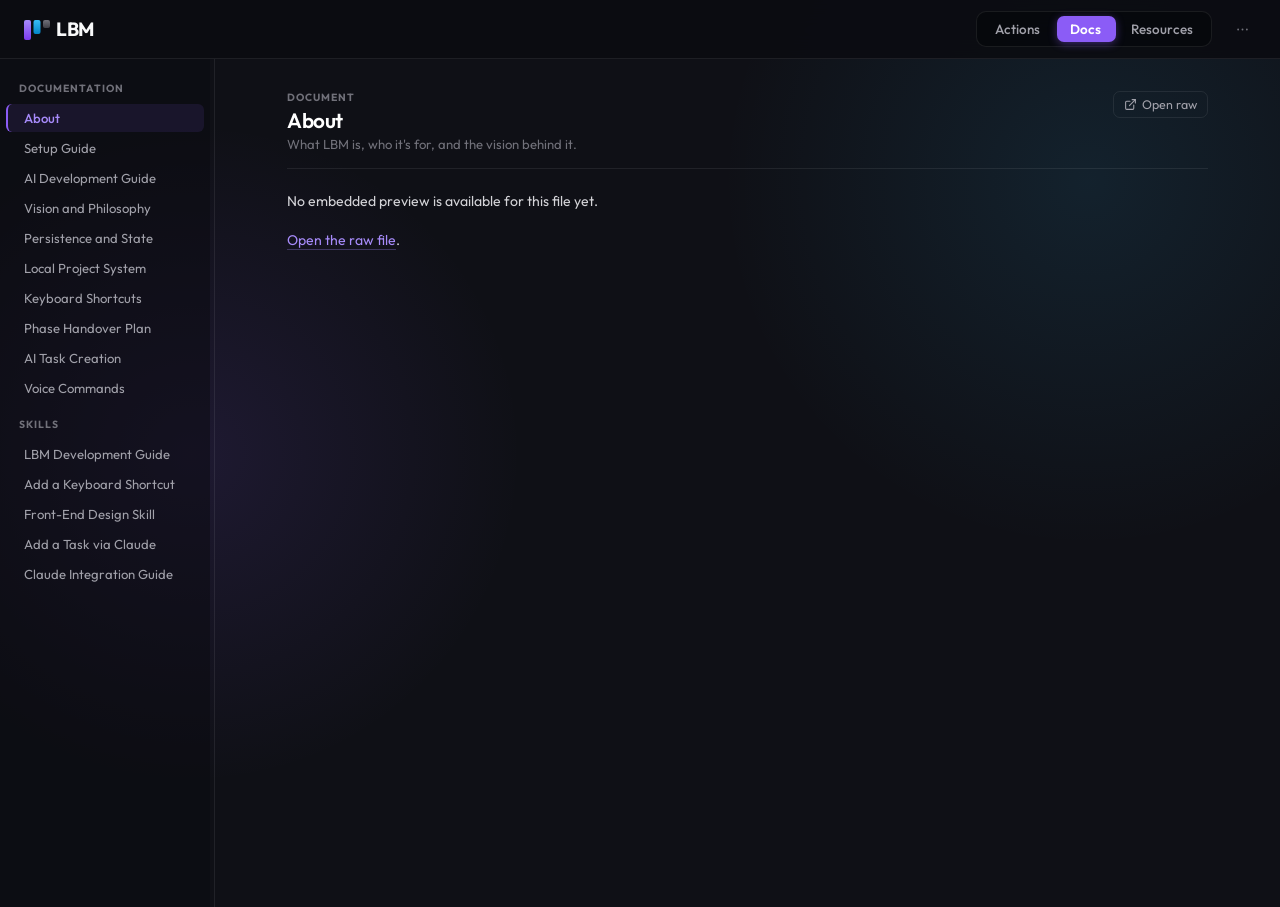
==== docs.html @ 8f330728 "feat: UX improvements, docs overhaul, and add-item scroll fix - Fix double-title in docs viewer (str" ====
<!DOCTYPE html>
<html lang="en">
<head>
  <meta charset="UTF-8">
  <meta name="viewport" content="width=device-width, initial-scale=1.0">
  <title>LBM Docs — Local Business Manager</title>
  <link rel="preconnect" href="https://fonts.googleapis.com">
  <link rel="preconnect" href="https://fonts.gstatic.com" crossorigin>
  <link rel="stylesheet" href="styles.css">
  <script defer src="data/project-data.js"></script>
  <script defer src="header.js"></script>
  <script defer src="data/docs-content.js"></script>
  <script defer src="docs-app.js"></script>
</head>
<body>

  <header class="site-header">
    <div class="header-inner">
      <div class="brand">
        <a class="brand-link" href="index.html" aria-label="Local Business Manager home">
          <svg class="brand-mark" width="26" height="22" viewBox="0 0 26 22" fill="none" aria-hidden="true">
            <rect x="0" y="2" width="7" height="20" rx="2" fill="url(#ltm-g1d)"/>
            <rect x="9.5" y="2" width="7" height="14" rx="2" fill="url(#ltm-g2d)"/>
            <rect x="19" y="2" width="7" height="8" rx="2" fill="url(#ltm-g3d)"/>
            <defs>
              <linearGradient id="ltm-g1d" x1="3.5" y1="2" x2="3.5" y2="22" gradientUnits="userSpaceOnUse">
                <stop offset="0%" stop-color="#a78bfa"/>
                <stop offset="100%" stop-color="#7c3aed"/>
              </linearGradient>
              <linearGradient id="ltm-g2d" x1="13" y1="2" x2="13" y2="16" gradientUnits="userSpaceOnUse">
                <stop offset="0%" stop-color="#38bdf8"/>
                <stop offset="100%" stop-color="#0284c7"/>
              </linearGradient>
              <linearGradient id="ltm-g3d" x1="22.5" y1="2" x2="22.5" y2="10" gradientUnits="userSpaceOnUse">
                <stop offset="0%" stop-color="#71717a"/>
                <stop offset="100%" stop-color="#3f3f46"/>
              </linearGradient>
            </defs>
          </svg>
        </a>
        <span class="brand-name" id="brandName" title="Click to rename">LBM</span>
      </div>
      <nav class="tabs" aria-label="Navigation">
        <a class="tab" href="index.html">Actions</a>
        <a class="tab active" href="docs.html">Docs</a>
        <a class="tab" href="resources.html">Resources</a>
      </nav>
      <div class="header-right">
        <div class="app-menu-wrap" id="appMenuWrap">
          <button class="app-menu-btn" id="appMenuBtn" type="button"
            title="More options" aria-label="More options" aria-expanded="false" aria-haspopup="menu">
            <svg width="15" height="15" viewBox="0 0 24 24" fill="currentColor" aria-hidden="true">
              <circle cx="5" cy="12" r="1.5"/><circle cx="12" cy="12" r="1.5"/><circle cx="19" cy="12" r="1.5"/>
            </svg>
          </button>
          <div class="app-menu-dropdown" id="appMenuDropdown" hidden role="menu">
            <button class="app-menu-item app-menu-item--danger" id="menuResetApp" role="menuitem">
              <svg width="13" height="13" viewBox="0 0 24 24" fill="none" stroke="currentColor"
                stroke-width="2" stroke-linecap="round" stroke-linejoin="round" aria-hidden="true">
                <polyline points="3 6 5 6 21 6"/>
                <path d="M19 6l-1 14a2 2 0 0 1-2 2H8a2 2 0 0 1-2-2L5 6"/>
                <path d="M10 11v6"/><path d="M14 11v6"/>
                <path d="M9 6V4a1 1 0 0 1 1-1h4a1 1 0 0 1 1 1v2"/>
              </svg>
              Reset app
            </button>
            <div class="app-menu-sep" role="separator"></div>
            <button class="app-menu-item app-menu-advanced-header" id="menuAdvancedToggle"
              type="button" aria-expanded="false" aria-controls="advancedPanel">
              <svg class="advanced-chevron" width="10" height="10" viewBox="0 0 24 24" fill="none"
                stroke="currentColor" stroke-width="2.5" stroke-linecap="round"
                stroke-linejoin="round" aria-hidden="true">
                <polyline points="9 18 15 12 9 6"/>
              </svg>
              Advanced
            </button>
            <div class="app-menu-advanced-panel" id="advancedPanel" hidden>
              <label class="app-menu-toggle-row" id="skipResetRow">
                <span class="app-menu-toggle-label">Skip reset confirmation</span>
                <span class="app-toggle-switch" id="skipResetToggle" role="switch"
                  aria-checked="false" tabindex="0" aria-label="Skip reset confirmation">
                  <span class="app-toggle-thumb"></span>
                </span>
              </label>
            </div>
          </div>
        </div>
      </div>
    </div>
  </header>

  <!-- Mobile-only docs navigation bar -->
  <div class="docs-topbar" id="docsTopbar">
    <button class="docs-menu-toggle" id="docsMenuToggle" type="button" aria-label="Open navigation">
      <svg width="15" height="15" viewBox="0 0 24 24" fill="none" stroke="currentColor"
        stroke-width="2.2" stroke-linecap="round">
        <line x1="3" y1="6" x2="21" y2="6"/><line x1="3" y1="12" x2="21" y2="12"/>
        <line x1="3" y1="18" x2="21" y2="18"/>
      </svg>
      <span id="docsTopbarLabel">Docs</span>
    </button>
  </div>

  <div class="docs-page">

    <!-- Drawer backdrop (mobile) -->
    <div class="docs-drawer-backdrop" id="docsDrawerBackdrop"></div>

    <aside class="docs-sidebar" id="docsSidebar">
      <div class="sidebar-section">
        <div class="sidebar-section-label" data-target="docsNav" aria-expanded="true">
          <button class="sidebar-collapse-btn" type="button" aria-label="Toggle Documentation section">
            <svg class="section-chevron" width="10" height="10" viewBox="0 0 10 10" fill="none" aria-hidden="true">
              <path d="M2 3.5L5 6.5L8 3.5" stroke="currentColor" stroke-width="1.5" stroke-linecap="round" stroke-linejoin="round"/>
            </svg>
            <span>Documentation</span>
          </button>
          <button class="sidebar-add-btn" type="button" data-section="docs" title="Add document" aria-label="Add new document">
            <svg width="11" height="11" viewBox="0 0 11 11" fill="none" aria-hidden="true">
              <line x1="5.5" y1="1" x2="5.5" y2="10" stroke="currentColor" stroke-width="1.6" stroke-linecap="round"/>
              <line x1="1" y1="5.5" x2="10" y2="5.5" stroke="currentColor" stroke-width="1.6" stroke-linecap="round"/>
            </svg>
          </button>
        </div>
        <div class="sidebar-items" id="docsNav"></div>
      </div>
      <div class="sidebar-section">
        <div class="sidebar-section-label" data-target="skillsNav" aria-expanded="true">
          <button class="sidebar-collapse-btn" type="button" aria-label="Toggle Skills section">
            <svg class="section-chevron" width="10" height="10" viewBox="0 0 10 10" fill="none" aria-hidden="true">
              <path d="M2 3.5L5 6.5L8 3.5" stroke="currentColor" stroke-width="1.5" stroke-linecap="round" stroke-linejoin="round"/>
            </svg>
            <span>Skills</span>
          </button>
          <button class="sidebar-add-btn" type="button" data-section="skills" title="Add skill" aria-label="Add new skill">
            <svg width="11" height="11" viewBox="0 0 11 11" fill="none" aria-hidden="true">
              <line x1="5.5" y1="1" x2="5.5" y2="10" stroke="currentColor" stroke-width="1.6" stroke-linecap="round"/>
              <line x1="1" y1="5.5" x2="10" y2="5.5" stroke="currentColor" stroke-width="1.6" stroke-linecap="round"/>
            </svg>
          </button>
        </div>
        <div class="sidebar-items" id="skillsNav"></div>
      </div>
    </aside>

    <div class="docs-resize-handle" id="docsResizeHandle" title="Drag to resize"></div>

    <main class="docs-viewer">
      <div class="viewer-header">
        <div>
          <p class="viewer-eyebrow" id="viewerType">Document</p>
          <h2 class="viewer-title" id="viewerTitle">Loading…</h2>
          <p class="viewer-summary" id="viewerSummary"></p>
        </div>
        <div class="viewer-actions" id="viewerActions">
          <div class="viewer-custom-actions" id="viewerCustomActions" style="display:none;">
            <button class="viewer-action-btn" id="editDocBtn" type="button" title="Edit this document">
              <svg width="13" height="13" viewBox="0 0 24 24" fill="none" stroke="currentColor" stroke-width="2" stroke-linecap="round" stroke-linejoin="round" aria-hidden="true">
                <path d="M11 4H4a2 2 0 0 0-2 2v14a2 2 0 0 0 2 2h14a2 2 0 0 0 2-2v-7"/>
                <path d="M18.5 2.5a2.121 2.121 0 0 1 3 3L12 15l-4 1 1-4 9.5-9.5z"/>
              </svg>
              Edit
            </button>
            <button class="viewer-action-btn viewer-action-btn--download" id="downloadDocBtn" type="button" title="Download as .md file">
              <svg width="13" height="13" viewBox="0 0 24 24" fill="none" stroke="currentColor" stroke-width="2" stroke-linecap="round" stroke-linejoin="round" aria-hidden="true">
                <path d="M21 15v4a2 2 0 0 1-2 2H5a2 2 0 0 1-2-2v-4"/>
                <polyline points="7 10 12 15 17 10"/><line x1="12" y1="15" x2="12" y2="3"/>
              </svg>
              Save as file
            </button>
            <button class="viewer-action-btn viewer-action-btn--danger" id="deleteDocBtn" type="button" title="Delete this document">
              <svg width="13" height="13" viewBox="0 0 24 24" fill="none" stroke="currentColor" stroke-width="2" stroke-linecap="round" stroke-linejoin="round" aria-hidden="true">
                <polyline points="3 6 5 6 21 6"/><path d="M19 6l-1 14a2 2 0 0 1-2 2H8a2 2 0 0 1-2-2L5 6"/>
                <path d="M10 11v6"/><path d="M14 11v6"/><path d="M9 6V4a1 1 0 0 1 1-1h4a1 1 0 0 1 1 1v2"/>
              </svg>
              Delete
            </button>
          </div>
          <a class="viewer-action-btn" id="openRawLink" href="../docs/README.md" target="_blank" rel="noopener">
            <svg width="13" height="13" viewBox="0 0 24 24" fill="none" stroke="currentColor"
              stroke-width="2" stroke-linecap="round" stroke-linejoin="round" aria-hidden="true">
              <path d="M18 13v6a2 2 0 0 1-2 2H5a2 2 0 0 1-2-2V8a2 2 0 0 1 2-2h6"/>
              <polyline points="15 3 21 3 21 9"/><line x1="10" y1="14" x2="21" y2="3"/>
            </svg>
            Open raw
          </a>
        </div>
      </div>
      <div id="customDocBanner" class="custom-doc-banner" style="display:none;">
        Custom doc — download the .md file and add an entry to <code>data/project-data.js</code> to make it permanent.
      </div>
      <div class="markdown-view" id="docPreview"></div>
    </main>

  </div>

  <span id="docsReviewedOn" hidden></span>
  <span id="docsMaintainedBy" hidden></span>

  <!-- Add / Edit Doc Modal -->
  <div class="modal-overlay" id="addDocModal" style="display:none;" role="dialog" aria-modal="true" aria-labelledby="addDocModalTitle">
    <div class="modal-card modal-card--docs">
      <div class="modal-header">
        <h3 class="modal-title" id="addDocModalTitle">Add Document</h3>
        <button class="icon-button" id="closeAddDocModal" type="button" aria-label="Close">
          <svg width="14" height="14" viewBox="0 0 14 14" fill="none" aria-hidden="true">
            <line x1="1" y1="1" x2="13" y2="13" stroke="currentColor" stroke-width="1.8" stroke-linecap="round"/>
            <line x1="13" y1="1" x2="1" y2="13" stroke="currentColor" stroke-width="1.8" stroke-linecap="round"/>
          </svg>
        </button>
      </div>
      <div class="form-grid">
        <div class="field full">
          <label for="addDocTitle">Title</label>
          <input type="text" id="addDocTitle" placeholder="e.g. Onboarding Guide" autocomplete="off"/>
        </div>
        <div class="field full">
          <label for="addDocSummary">Summary <span style="font-weight:400;text-transform:none;letter-spacing:0;">(optional)</span></label>
          <input type="text" id="addDocSummary" placeholder="One-line description shown in the viewer"/>
        </div>
        <div class="field full">
          <label for="addDocContent">Content (Markdown)</label>
          <textarea id="addDocContent" rows="14" placeholder="# Title&#10;&#10;Write your documentation here…" style="font-family:'SF Mono','Fira Code',monospace;font-size:0.8rem;resize:vertical;min-height:220px;"></textarea>
        </div>
        <div class="field full">
          <label for="addDocFilename">Filename</label>
          <input type="text" id="addDocFilename" placeholder="custom/my-doc.md"/>
        </div>
      </div>
      <div class="modal-footer">
        <button class="ghost" id="cancelAddDocBtn" type="button">Cancel</button>
        <button class="primary" id="saveDocBtn" type="button">Save Document</button>
      </div>
    </div>
  </div>

  <!-- ── Reset app confirmation modal ────────────────────────────────────────── -->
  <div class="reset-app-overlay" id="resetAppOverlay" hidden role="dialog"
    aria-modal="true" aria-labelledby="resetAppTitle">
    <div class="reset-app-dialog">
      <div class="reset-app-icon" aria-hidden="true">
        <svg width="22" height="22" viewBox="0 0 24 24" fill="none" stroke="currentColor"
          stroke-width="2" stroke-linecap="round" stroke-linejoin="round">
          <path d="M10.29 3.86L1.82 18a2 2 0 0 0 1.71 3h16.94a2 2 0 0 0 1.71-3L13.71 3.86a2 2 0 0 0-3.42 0z"/>
          <line x1="12" y1="9" x2="12" y2="13"/><line x1="12" y1="17" x2="12.01" y2="17"/>
        </svg>
      </div>
      <div class="reset-app-header">
        <h2 class="reset-app-title" id="resetAppTitle">Reset app?</h2>
        <p class="reset-app-sub">This will permanently delete all tasks, settings, and data. You'll start fresh with the default seed tasks. <strong>This cannot be undone.</strong></p>
      </div>
      <div class="reset-app-actions">
        <button class="ghost" id="resetAppCancelBtn" type="button">Cancel</button>
        <button class="danger" id="resetAppConfirmBtn" type="button">Reset Everything</button>
      </div>
    </div>
  </div>

</body>
</html>
---- styles.css ----
@import url('https://fonts.googleapis.com/css2?family=Outfit:wght@300;400;500;600;700&display=swap');
@import url('design-tokens.css');

/* ─── Design tokens ─────────────────────────────────────────────────────────── */

:root {
  --bg:              #0f1016;
  --surface:         rgba(22, 23, 34, 0.75);
  --surface-solid:   #161722;
  --surface-hover:   rgba(38, 39, 55, 0.85);
  --border:          rgba(255, 255, 255, 0.08);
  --border-strong:   rgba(255, 255, 255, 0.13);
  --text:            #f8f9fa;
  --muted:           #a1a1aa;
  --muted-soft:      #71717a;
  --accent:          #8b5cf6;
  --accent-glow:     rgba(139, 92, 246, 0.4);
  --accent-hover:    #a78bfa;
  --accent-soft:     rgba(139, 92, 246, 0.12);
  --tab-active:      #8b5cf6;
  --tab-active-glow: rgba(139, 92, 246, 0.3);
  --done:            #34d399;
  --done-soft:       rgba(52, 211, 153, 0.15);
  --warn:            #fbbf24;
  --warn-soft:       rgba(251, 191, 36, 0.15);
  --danger:          #ef4444;
  --danger-soft:     rgba(239, 68, 68, 0.12);
  --radius-lg:       14px;
  --radius-md:       10px;
  --radius-sm:       7px;
}

/* ─── Reset ─────────────────────────────────────────────────────────────────── */

*, *::before, *::after { box-sizing: border-box; }
[hidden] { display: none !important; }
html, body { margin: 0; min-height: 100%; }

body {
  font-family: 'Outfit', ui-rounded, 'SF Pro Rounded', sans-serif;
  color: var(--text);
  background-color: var(--bg);
  background-image:
    radial-gradient(circle at 15% 50%, rgba(139, 92, 246, 0.12), transparent 28%),
    radial-gradient(circle at 85% 20%, rgba(56, 189, 248, 0.10), transparent 28%);
  min-height: 100vh;
}

a { color: inherit; text-decoration: none; }

/* ─── Site header ───────────────────────────────────────────────────────────── */

.site-header {
  position: sticky;
  top: 0;
  z-index: 200;
  width: 100%;
  background: rgba(11, 12, 18, 0.92);
  backdrop-filter: blur(16px);
  border-bottom: 1px solid var(--border);
}

.header-inner {
  display: flex;
  align-items: center;
  gap: 16px;
  max-width: 1400px;
  margin: 0 auto;
  padding: 11px 24px;
}

.header-right {
  display: flex;
  align-items: center;
  gap: 4px;
}

.tabs { margin-left: auto; }

/* Brand */
.brand {
  display: flex;
  align-items: center;
  gap: 6px;
  flex-shrink: 0;
  min-width: 0;
}

.brand-link {
  display: flex;
  align-items: center;
  gap: 9px;
  text-decoration: none;
  color: inherit;
}

.brand-mark {
  flex-shrink: 0;
  display: block;
}

.brand-name {
  font-size: 1.2rem;
  font-weight: 700;
  letter-spacing: -0.02em;
  color: var(--text);
  cursor: text;
  border-radius: 4px;
  padding: 2px 5px;
  margin: 0 -5px;
  transition: background 0.15s;
  white-space: nowrap;
  overflow: hidden;
  text-overflow: ellipsis;
  min-width: 0;
  outline: none;
}

.brand-name:focus,
.brand-name:focus-visible,
.brand-name:focus-within {
  outline: none !important;
  box-shadow: none;
}

.brand-name:hover {
  background: rgba(255, 255, 255, 0.07);
}

.brand-name[contenteditable="true"] {
  background: rgba(255, 255, 255, 0.07);
  outline: 1px solid rgba(139, 92, 246, 0.55);
  box-shadow: 0 0 0 3px rgba(139, 92, 246, 0.12);
  overflow: visible;
  white-space: nowrap;
  min-width: 1ch;
  max-width: 300px;
  cursor: text;
}

.brand-info-btn {
  margin-left: 2px;
  opacity: 0.55;
  transition: opacity 0.15s;
}

.brand-info-btn:hover { opacity: 1; }

/* ─── Nav tabs ──────────────────────────────────────────────────────────────── */

.tabs {
  display: flex;
  gap: 2px;
  background: rgba(0, 0, 0, 0.3);
  border: 1px solid var(--border);
  border-radius: 10px;
  padding: 4px;
  position: relative;
}

.tab {
  flex: 1;
  text-align: center;
  padding: 5px 14px;
  border-radius: 7px;
  color: var(--muted);
  font-size: 0.84rem;
  font-weight: 500;
  position: relative;
  z-index: 1;
  transition: color 0.18s ease;
  white-space: nowrap;
}

.tab:not(.active):hover {
  color: var(--text);
  background: rgba(255, 255, 255, 0.06);
}

.tab.active {
  color: #fff;
  font-weight: 600;
}

.tab-indicator {
  position: absolute;
  top: 4px;
  border-radius: 7px;
  background: var(--accent);
  box-shadow: 0 2px 8px var(--accent-glow);
  z-index: 0;
  pointer-events: none;
  transition: left 0.3s cubic-bezier(0.4, 0, 0.2, 1), width 0.3s cubic-bezier(0.4, 0, 0.2, 1);
}
.tab-indicator.instant {
  transition: none !important;
}

/* ─── Page transitions ───────────────────────────────────────────────────────── */

@keyframes page-in {
  from { opacity: 0; transform: translateY(12px); }
  to   { opacity: 1; transform: none;             }
}

@keyframes page-out {
  from { opacity: 1; transform: none;             }
  to   { opacity: 0; transform: translateY(-8px); }
}

.page-wrap,
.docs-page,
.resources-wrap {
  animation: page-in 0.28s cubic-bezier(0.4, 0, 0.2, 1) both;
}

.page-wrap.page-exiting,
.docs-page.page-exiting,
.resources-wrap.page-exiting {
  animation: page-out 0.17s cubic-bezier(0.4, 0, 1, 1) both;
  pointer-events: none;
}

/* ─── Page wrap ─────────────────────────────────────────────────────────────── */

.page-wrap {
  max-width: 1400px;
  margin: 0 auto;
  padding: 18px 24px 48px;
}

/* ─── Info panel ────────────────────────────────────────────────────────────── */

.info-panel {
  background: var(--surface);
  border: 1px solid var(--border);
  border-radius: var(--radius-md);
  padding: 14px;
  margin-bottom: 10px;
  backdrop-filter: blur(16px);
}

.stats-grid {
  display: grid;
  grid-template-columns: repeat(4, 1fr);
  gap: 7px;
  margin-bottom: 12px;
}

.mini-stat {
  display: flex;
  flex-direction: column;
  gap: 3px;
  padding: 10px 12px;
  border-radius: var(--radius-sm);
  border: 1px solid var(--border);
  background: rgba(255, 255, 255, 0.02);
}

.mini-stat strong {
  font-size: 1.2rem;
  font-weight: 700;
  color: var(--text);
  line-height: 1;
}

.mini-stat span { font-size: 0.72rem; color: var(--muted); }

.info-note {
  font-size: 0.75rem;
  color: var(--muted-soft);
  margin: 0 0 10px;
}

.notice {
  margin-top: 10px;
  padding: 9px 12px;
  border-radius: var(--radius-sm);
  border: 1px solid rgba(251, 191, 36, 0.25);
  background: var(--warn-soft);
  color: #fcd34d;
  font-size: 0.78rem;
}

/* ─── Toolbar ───────────────────────────────────────────────────────────────── */

.toolbar {
  display: flex;
  align-items: center;
  flex-wrap: wrap;
  gap: 8px;
  padding: 7px 10px;
  background: var(--surface);
  border: 1px solid var(--border);
  border-radius: var(--radius-md);
  backdrop-filter: blur(16px);
  margin-bottom: 6px;
  /* backdrop-filter creates a stacking context; explicit z-index ensures the
     toolbar and all its dropdowns paint above the panel-backdrop (z:80). */
  position: relative;
  z-index: 100;
}

.toolbar-right {
  display: flex;
  align-items: center;
  gap: 5px;
  margin-left: auto; /* pushes right when bar is hidden */
}

.toolbar-icon-btn {
  color: var(--muted);
  width: 32px;
  height: 32px;
}

.toolbar-icon-btn:hover {
  color: var(--text);
  background: rgba(255, 255, 255, 0.07);
}

.toolbar-icon-btn.is-active {
  color: var(--accent-hover);
  background: var(--accent-soft);
  border-color: rgba(139, 92, 246, 0.3);
}

.toolbar-add-btn {
  height: 32px;
  padding: 0 14px;
  font-size: 0.84rem;
  gap: 5px;
}

.new-btn-wrap {
  position: relative;
}

.new-btn-tooltip {
  position: absolute;
  top: calc(100% + 7px);
  right: 0;
  background: var(--surface-2, #1e1e2e);
  border: 1px solid rgba(255,255,255,0.1);
  border-radius: 6px;
  padding: 5px 9px;
  font-size: 0.75rem;
  color: var(--muted);
  white-space: nowrap;
  display: flex;
  align-items: center;
  gap: 7px;
  pointer-events: none;
  opacity: 0;
  transform: translateY(-3px);
  transition: opacity 0.15s ease, transform 0.15s ease;
  z-index: 99;
}

.new-btn-wrap:hover .new-btn-tooltip {
  opacity: 1;
  transform: translateY(0);
}

.new-btn-kbd {
  background: rgba(255,255,255,0.08);
  border: 1px solid rgba(255,255,255,0.12);
  border-radius: 4px;
  padding: 1px 5px;
  font-size: 0.7rem;
  font-family: inherit;
  color: var(--text);
  letter-spacing: 0.01em;
}

/* ─── View toggle ───────────────────────────────────────────────────────────── */

.view-toggle {
  display: inline-flex;
  gap: 2px;
  padding: 3px;
  background: rgba(0, 0, 0, 0.3);
  border: 1px solid var(--border);
  border-radius: var(--radius-sm);
}

.view-button {
  display: inline-flex;
  align-items: center;
  gap: 6px;
  padding: 4px 12px;
  border-radius: 5px;
  background: transparent;
  color: var(--muted);
  border: none;
  font-size: 0.8rem;
  font-weight: 500;
  cursor: pointer;
  transition: all 0.15s;
  white-space: nowrap;
}

.view-button:hover { color: var(--text); background: rgba(255, 255, 255, 0.05); }

.view-button.active {
  background: var(--accent);
  color: #fff;
  box-shadow: 0 1px 6px var(--accent-glow);
}

/* ─── Drawer: slides out from the icon cluster ──────────────────────────────── */

/* Closed state — collapsed, invisible, not interactive */
.search-filter-bar {
  display: flex;
  align-items: center;
  overflow: hidden;
  max-width: 0;
  opacity: 0;
  pointer-events: none;
  padding: 0;
  border: none;
  border-right: 1px solid transparent;
  transition:
    max-width  0.28s cubic-bezier(0.4, 0, 0.2, 1),
    opacity    0.2s  ease,
    padding    0.28s cubic-bezier(0.4, 0, 0.2, 1),
    border-color 0.2s ease;
}

/* Open state */
.search-filter-bar.is-open {
  max-width: 320px;
  opacity: 1;
  pointer-events: auto;
  padding: 0 14px 0 0;
  border-right: 1px solid var(--border-strong);
}

/* Shared section base */
.bar-search-section,
.bar-filter-section,
.bar-sort-section {
  display: flex;
  align-items: center;
  gap: 6px;
  white-space: nowrap; /* prevent wrapping during animation */
}

/* ── Search section ── */
.bar-search-section {
  width: 200px;
  gap: 0; /* icon is hidden; remove gap so input fills cleanly */
}

/* Inner search icon — hidden when bar is open; the toolbar button itself shows active state */
.search-bar-icon {
  flex-shrink: 0;
  color: var(--muted-soft);
  display: none; /* always hidden — search button on right is the visual anchor */
}

.search-input {
  flex: 1;
  min-width: 0;
  background: transparent;
  border: none;
  color: var(--text);
  font: inherit;
  font-size: 0.82rem;
  padding: 4px 6px 4px 10px; /* left padding so cursor doesn't sit at edge */
  width: auto;
}

.search-input:focus,
.search-input:focus-visible { outline: none; box-shadow: none; }
.search-input::placeholder { color: var(--muted-soft); }

/* ── Filter section ── */
.bar-section-label {
  font-size: 0.75rem;
  font-weight: 500;
  color: var(--muted);
  white-space: nowrap;
  flex-shrink: 0;
}

.bar-filter-select {
  appearance: none;
  -webkit-appearance: none;
  background-color: rgba(255, 255, 255, 0.05);
  background-image: url("data:image/svg+xml,%3Csvg xmlns='http://www.w3.org/2000/svg' width='11' height='11' viewBox='0 0 24 24' fill='none' stroke='%2371717a' stroke-width='2.5' stroke-linecap='round' stroke-linejoin='round'%3E%3Cpolyline points='6 9 12 15 18 9'/%3E%3C/svg%3E");
  background-repeat: no-repeat;
  background-position: right 8px center;
  background-size: 11px;
  border: 1px solid var(--border);
  border-radius: var(--radius-sm);
  color: var(--text);
  padding: 3px 26px 3px 9px;
  font: inherit;
  font-size: 0.8rem;
  cursor: pointer;
  width: auto;
  max-width: 160px;
  min-width: 80px;
  transition: border-color 0.15s, background-color 0.15s;
}

.bar-filter-select:hover {
  border-color: var(--border-strong);
  background-color: rgba(255, 255, 255, 0.08);
}

.bar-filter-select:focus {
  outline: none;
  border-color: rgba(139, 92, 246, 0.5);
  box-shadow: 0 0 0 2px rgba(139, 92, 246, 0.1);
}

/* ── Sort section ── */
.bar-sort-section {
  gap: 2px;
}

.bar-sort-sep {
  color: var(--muted-soft);
  font-size: 0.7rem;
  user-select: none;
}

.bar-sort-btn {
  background: none;
  border: none;
  padding: 2px 5px;
  font-family: inherit;
  font-size: 0.78rem;
  font-weight: 500;
  color: var(--muted);
  cursor: pointer;
  border-radius: 4px;
  transition: color 0.12s, background 0.12s;
  height: auto;
  white-space: nowrap;
}

.bar-sort-btn:hover {
  color: var(--text);
  background: rgba(255, 255, 255, 0.06);
}

.bar-sort-btn.active {
  color: var(--accent-hover);
  font-weight: 600;
}

/* ─── Inputs / selects / buttons (shared) ───────────────────────────────────── */

input, textarea, select {
  width: 100%;
  background: rgba(0, 0, 0, 0.2);
  border: 1px solid var(--border);
  border-radius: var(--radius-sm);
  color: var(--text);
  padding: 7px 11px;
  font: inherit;
  font-size: 0.85rem;
  transition: border-color 0.18s, background 0.18s, box-shadow 0.18s;
}

input::placeholder, textarea::placeholder { color: var(--muted-soft); }

input:focus, textarea:focus, select:focus {
  outline: none;
  border-color: rgba(139, 92, 246, 0.5);
  background: rgba(0, 0, 0, 0.35);
  box-shadow: 0 0 0 3px rgba(139, 92, 246, 0.1);
}

textarea { min-height: 88px; resize: vertical; }

button {
  display: inline-flex;
  align-items: center;
  justify-content: center;
  gap: 6px;
  border: none;
  border-radius: var(--radius-sm);
  padding: 7px 14px;
  font: inherit;
  font-weight: 500;
  font-size: 0.85rem;
  cursor: pointer;
  white-space: nowrap;
  transition: all 0.15s ease;
}

button.primary {
  background: var(--accent);
  color: #fff;
  box-shadow: 0 2px 8px var(--accent-glow);
}

button.primary:hover { background: var(--accent-hover); }

button.secondary {
  background: rgba(255, 255, 255, 0.055);
  color: var(--text);
  border: 1px solid var(--border);
}

button.secondary:hover { background: rgba(255, 255, 255, 0.09); }

button.ghost {
  background: transparent;
  color: var(--muted);
  border: 1px solid var(--border);
}

button.ghost:hover { color: var(--text); background: rgba(255, 255, 255, 0.05); }

button.danger {
  background: var(--danger);
  color: #fff;
  box-shadow: 0 2px 8px rgba(239, 68, 68, 0.25);
}

button.danger:hover { background: #f87171; }

.icon-button {
  width: 30px;
  height: 30px;
  padding: 0;
  border-radius: 6px;
  border: 1px solid transparent;
  background: transparent;
  color: var(--muted);
  flex-shrink: 0;
  cursor: pointer;
}

.icon-button:hover { background: rgba(255, 255, 255, 0.07); border-color: var(--border); color: var(--text); }
.icon-button--danger:hover { background: rgba(239, 68, 68, 0.12); border-color: rgba(239, 68, 68, 0.3); color: #f87171; }

.button-row { display: flex; flex-wrap: wrap; gap: 7px; }

/* ─── LIST VIEW ─────────────────────────────────────────────────────────────── */

.list-sort-bar {
  display: flex;
  align-items: center;
  gap: 6px;
  padding: 6px 0 10px;
  max-width: 680px;
  margin: 0 auto;
}

.list-sort-label {
  font-size: 0.72rem;
  font-weight: 600;
  color: var(--muted-soft);
  text-transform: uppercase;
  letter-spacing: 0.06em;
  margin-right: 2px;
}

.list-sort-sep {
  color: var(--muted-soft);
  font-size: 0.72rem;
  user-select: none;
}

.list-sort-btn {
  background: none;
  border: none;
  padding: 2px 4px;
  font-family: inherit;
  font-size: 0.72rem;
  font-weight: 500;
  color: var(--muted);
  cursor: pointer;
  border-radius: 4px;
  transition: color 0.12s, background 0.12s;
}

.list-sort-btn:hover {
  color: var(--text);
  background: rgba(255, 255, 255, 0.05);
}

.list-sort-btn.active {
  color: var(--accent-hover);
  font-weight: 600;
}

.task-list {
  display: flex;
  flex-direction: column;
  gap: 1px;
  max-width: 680px;
  margin: 0 auto;
}

.list-section-header {
  padding: 14px 8px 6px;
  font-size: 0.68rem;
  font-weight: 700;
  color: var(--muted-soft);
  text-transform: uppercase;
  letter-spacing: 0.09em;
}

.list-drag-handle {
  display: inline-flex;
  align-items: center;
  justify-content: center;
  flex-shrink: 0;
  width: 14px;
  color: var(--muted-soft);
  opacity: 0;
  cursor: grab;
  transition: opacity 0.12s;
  margin-right: -4px;
}
.list-row:hover .list-drag-handle { opacity: 0.45; }
.list-row:hover .list-drag-handle:hover { opacity: 1; }

.list-row {
  display: flex;
  align-items: center;
  gap: 10px;
  padding: 7px 10px;
  border-radius: var(--radius-sm);
  border: 1px solid transparent;
  cursor: pointer;
  transition: background 0.12s, border-color 0.12s;
  position: relative;
  min-height: 36px;
}

.list-row.is-dragging {
  opacity: 0.35;
  transform: scale(0.99);
}

.list-row.drag-over-above,
.list-row.drag-over-below {
  border-color: transparent;
  box-shadow: none;
}

.list-row.drag-over-above::before,
.list-row.drag-over-below::after {
  content: "";
  position: absolute;
  left: 0;
  right: 0;
  height: 1px;
  background: var(--accent);
  border-radius: 1px;
  pointer-events: none;
  box-shadow: 0 0 8px 3px rgba(139, 92, 246, 0.22);
}

.list-row.drag-over-above::before {
  top: -1px;
}

.list-row.drag-over-below::after {
  bottom: -1px;
}

.list-row:hover {
  background: rgba(255, 255, 255, 0.04);
  border-color: var(--border);
}

.list-row.is-focused {
  background: rgba(255, 255, 255, 0.05);
  border-color: rgba(139, 92, 246, 0.5);
}

.list-row.is-selected {
  background: var(--accent-soft);
  border-color: rgba(139, 92, 246, 0.35);
}

.list-row.is-done .list-title { text-decoration: line-through; opacity: 0.45; }
.list-row.is-done .list-notes { opacity: 0.35; }

/* Inline new-item form (list view) — mirrors .list-row layout exactly */
.list-inline-new {
  display: flex;
  align-items: center;
  gap: 10px;
  padding: 7px 10px;
  border-radius: var(--radius-sm);
  border: 1px solid rgba(139, 92, 246, 0.5);
  background: rgba(255, 255, 255, 0.05);
  min-height: 36px;
  margin-bottom: 0;
  position: relative;
}

.list-inline-new-body {
  flex: 1;
  min-width: 0;
  display: flex;
  flex-direction: column;
  gap: 3px;
}

.list-inline-new-title {
  width: 100%;
  outline: none;
  color: var(--text);
  font-size: 0.875rem;
  font-weight: 500;
  line-height: 1.4;
  font-family: inherit;
  cursor: text;
  word-break: break-word;
  white-space: pre-wrap;
  min-height: 0;
}

.list-inline-new-title:empty::before {
  content: attr(data-placeholder);
  color: var(--muted-soft);
  pointer-events: none;
}

.list-inline-new-props {
  display: flex;
  gap: 6px;
  align-items: center;
}

.list-inline-new-actions {
  display: flex;
  gap: 5px;
  align-items: center;
  flex-shrink: 0;
  white-space: nowrap;
}

.list-inline-new-add {
  font-size: 0.65rem;
  color: rgba(139, 92, 246, 0.75);
  cursor: pointer;
  background: none;
  border: none;
  padding: 0;
  font-family: inherit;
  transition: color 0.12s;
}
.list-inline-new-add:hover { color: var(--accent); }

.list-inline-new-sep {
  font-size: 0.65rem;
  color: var(--muted-soft);
  opacity: 0.4;
}

.list-inline-new-cancel-btn {
  font-size: 0.65rem;
  color: var(--muted-soft);
  cursor: pointer;
  background: none;
  border: none;
  padding: 0;
  font-family: inherit;
  transition: color 0.12s;
}
.list-inline-new-cancel-btn:hover { color: var(--muted); }

/* Inline title edit (click-to-edit on list rows) */
.list-title-input {
  background: transparent;
  border: none;
  outline: none;
  color: var(--text);
  font-size: 0.875rem;
  font-weight: 500;
  line-height: 1.4;
  padding: 0;
  font-family: inherit;
  width: 100%;
}
.list-title-input:focus,
.list-title-input:focus-visible {
  outline: none;
  box-shadow: none;
  border-color: transparent;
  background: transparent;
}

/* Newly-added highlight animation */
@keyframes row-highlight-in {
  0%   { background: rgba(167, 139, 250, 0.2); border-color: rgba(167, 139, 250, 0.45); }
  65%  { background: rgba(167, 139, 250, 0.08); border-color: rgba(167, 139, 250, 0.2); }
  100% { background: transparent; border-color: transparent; }
}
.list-row.is-newly-added {
  animation: row-highlight-in 2s ease-out forwards;
}

/* Dissolve — plays when the user explicitly clears the selection (Esc, × button).
   Items stay highlighted after any move; they only dissolve on intentional deselect. */
@keyframes selection-dissolve {
  from { background: var(--accent-soft); border-color: rgba(139, 92, 246, 0.35); }
  to   { background: transparent; border-color: transparent; }
}
.list-row.is-dissolving,
.board-card.is-dissolving {
  animation: selection-dissolve 0.55s ease-out forwards;
  pointer-events: none;
}

/* urgency dot */
.list-urgency {
  width: 7px;
  height: 7px;
  border-radius: 50%;
  flex-shrink: 0;
}

.u-1, .u-2 { background: var(--done); }
.u-3        { background: var(--warn); }
.u-4        { background: #f97316; }
.u-5        { background: var(--danger); }

.list-content { flex: 1; min-width: 0; }

.list-title {
  margin: 0;
  font-size: 0.875rem;
  font-weight: 500;
  line-height: 1.4;
  color: var(--text);
  white-space: nowrap;
  overflow: hidden;
  text-overflow: ellipsis;
}

.list-notes {
  margin: 1px 0 0;
  font-size: 0.75rem;
  color: var(--muted-soft);
  white-space: nowrap;
  overflow: hidden;
  text-overflow: ellipsis;
}

.list-lane {
  flex-shrink: 0;
  font-size: 0.68rem;
  font-weight: 500;
  color: var(--muted-soft);
  padding: 2px 8px;
  border-radius: 999px;
  border: 1px solid var(--border);
  background: rgba(255, 255, 255, 0.02);
  white-space: nowrap;
}

.list-tools {
  display: flex;
  gap: 3px;
  flex-shrink: 0;
  opacity: 0;
  transition: opacity 0.12s;
}

.list-row:hover .list-tools { opacity: 1; }
.list-row.is-done .list-tools { opacity: 1; }

.mark-done-btn {
  font-size: 0.75rem;
  font-weight: 600;
  color: var(--done);
  background: var(--done-soft);
  border: 1px solid rgba(52, 211, 153, 0.2);
  padding: 3px 9px;
  border-radius: 999px;
  height: auto;
  cursor: pointer;
  white-space: nowrap;
}

.mark-done-btn:hover {
  background: rgba(52, 211, 153, 0.25);
  color: #a7f3d0;
}

/* ─── Empty state ───────────────────────────────────────────────────────────── */

.empty-state-group {
  display: flex;
  flex-direction: column;
  gap: 8px;
  margin-top: 8px;
}

.empty-state {
  display: flex;
  flex-direction: column;
  align-items: center;
  gap: 14px;
  padding: 36px 28px;
  text-align: center;
  color: var(--muted-soft);
  font-size: 0.85rem;
  border: 1px dashed var(--border);
  border-radius: var(--radius-sm);
}

.empty-state--secondary {
  padding: 20px 28px;
  opacity: 0.75;
}

.empty-state-text {
  display: flex;
  align-items: center;
  gap: 6px;
}

.kbd-key {
  display: inline-flex;
  align-items: center;
  justify-content: center;
  padding: 1px 6px;
  min-width: 22px;
  height: 22px;
  background: var(--surface-2, #2a2a3a);
  border: 1px solid var(--border);
  border-bottom-width: 2px;
  border-radius: 4px;
  font-family: inherit;
  font-size: 0.8rem;
  font-weight: 600;
  color: var(--text-secondary, #a0a0b8);
  line-height: 1;
}

.empty-state-btn {
  padding: 7px 16px;
  background: var(--accent, #7c3aed);
  color: #fff;
  border: none;
  border-radius: var(--radius-sm);
  font-size: 0.82rem;
  font-weight: 500;
  cursor: pointer;
  transition: background 0.15s ease, opacity 0.15s ease;
}

.empty-state-btn:hover {
  background: var(--accent-hover, #6d28d9);
}

.empty-state-link {
  color: var(--accent, #7c3aed);
  text-decoration: none;
}
.empty-state-link:hover {
  text-decoration: underline;
}

/* ─── Completed / archived toggle ───────────────────────────────────────────── */

.completed-wrap {
  margin-top: 16px;
  border-top: 1px solid var(--border);
  padding-top: 12px;
  max-width: 680px;
  margin-left: auto;
  margin-right: auto;
}

.completed-toggle {
  width: 100%;
  justify-content: flex-start;
  gap: 8px;
  background: transparent;
  border: none;
  color: var(--muted);
  font-size: 0.8rem;
  padding: 6px 8px;
  border-radius: var(--radius-sm);
}

.completed-toggle:hover { background: rgba(255, 255, 255, 0.04); color: var(--text); }

.completed-chevron {
  transition: transform 0.2s ease;
  flex-shrink: 0;
}

.completed-toggle[aria-expanded="true"] .completed-chevron { transform: rotate(90deg); }

.completed-count {
  margin-left: auto;
  padding: 1px 7px;
  border-radius: 999px;
  background: rgba(255, 255, 255, 0.06);
  color: var(--muted);
  font-size: 0.72rem;
}

.hidden-lists { margin-top: 8px; display: flex; flex-direction: column; gap: 1px; }

.hidden-group { margin-bottom: 14px; }

.hidden-group-header {
  display: flex;
  align-items: center;
  gap: 8px;
  padding: 4px 8px 8px;
}

.hidden-group-header h3 {
  margin: 0;
  font-size: 0.68rem;
  font-weight: 700;
  color: var(--muted-soft);
  text-transform: uppercase;
  letter-spacing: 0.08em;
}

/* ─── BOARD VIEW ────────────────────────────────────────────────────────────── */

#boardView {
  display: flex;
  flex-direction: column;
  gap: 8px;
  width: 100%;
  padding: 0 24px 48px;
}

.board-columns {
  display: flex;
  gap: 8px;
  width: 100%;
  min-width: 0;
  overflow-x: auto;
  padding: 0 0 8px 0;
  align-items: flex-start;
  min-height: 400px;
}

.board-columns::-webkit-scrollbar { height: 4px; }
.board-columns::-webkit-scrollbar-track { background: transparent; }
.board-columns::-webkit-scrollbar-thumb { background: rgba(255,255,255,0.08); border-radius: 4px; }

/* Hidden groups bar (replaces vertical collapsed strip) */
.board-hidden-groups {
  display: flex;
  align-items: center;
  gap: 8px;
  padding: 8px 10px;
  background: rgba(255, 255, 255, 0.018);
  border: 1px solid var(--border);
  border-radius: var(--radius-md);
  flex-wrap: wrap;
}

.board-hidden-groups-label {
  font-size: 0.68rem;
  font-weight: 700;
  color: var(--muted-soft);
  text-transform: uppercase;
  letter-spacing: 0.08em;
  white-space: nowrap;
  margin-right: 4px;
}

.board-hidden-chips {
  display: flex;
  gap: 6px;
  flex-wrap: wrap;
}

.board-hidden-chip {
  display: inline-flex;
  align-items: center;
  gap: 6px;
  padding: 4px 10px 4px 8px;
  border-radius: 999px;
  border: 1px solid var(--border);
  background: rgba(255, 255, 255, 0.04);
  color: var(--muted);
  font-size: 0.75rem;
  font-weight: 500;
  cursor: pointer;
  transition: background 0.12s, border-color 0.12s, color 0.12s;
  white-space: nowrap;
}

.board-hidden-chip:hover {
  background: rgba(255, 255, 255, 0.08);
  border-color: var(--border-strong);
  color: var(--text);
}

.chip-count {
  display: inline-flex;
  align-items: center;
  justify-content: center;
  min-width: 17px;
  height: 17px;
  border-radius: 999px;
  background: rgba(255, 255, 255, 0.08);
  font-size: 0.68rem;
  font-weight: 700;
  color: var(--muted-soft);
}

.chip-label { font-size: 0.75rem; font-weight: 600; }

.chip-expand {
  display: inline-flex;
  opacity: 0.45;
  transition: opacity 0.12s;
}

.board-hidden-chip:hover .chip-expand { opacity: 0.9; }

/* Expanded column */
.board-column {
  display: flex;
  flex-direction: column;
  width: 272px;
  min-width: 272px;
  max-width: 272px;
  border: 1px solid var(--border);
  border-radius: var(--radius-md);
  background: rgba(255, 255, 255, 0.018);
  overflow: hidden;
  flex-shrink: 0;
}

.board-column-header {
  display: flex;
  align-items: center;
  gap: 6px;
  padding: 9px 10px;
  border-bottom: 1px solid var(--border);
  user-select: none;
  position: relative;
}

.board-column-header-left {
  display: flex;
  align-items: center;
  gap: 7px;
  flex: 1;
  min-width: 0;
}

.board-column-title {
  font-size: 0.72rem;
  font-weight: 700;
  color: var(--muted);
  text-transform: uppercase;
  letter-spacing: 0.07em;
  white-space: nowrap;
  overflow: hidden;
  text-overflow: ellipsis;
  cursor: pointer;
  border-radius: 3px;
  padding: 1px 3px;
  margin: -1px -3px;
  transition: color 0.12s, background 0.12s;
}

.board-column-title:hover {
  color: var(--text);
  background: rgba(255, 255, 255, 0.06);
}

.board-column-count {
  display: inline-flex;
  align-items: center;
  justify-content: center;
  min-width: 18px;
  height: 18px;
  padding: 0 5px;
  border-radius: 999px;
  background: rgba(255, 255, 255, 0.06);
  color: var(--muted-soft);
  font-size: 0.7rem;
  font-weight: 600;
  flex-shrink: 0;
}
.board-column-count:empty {
  display: none;
}

.board-column-header-tools {
  display: flex;
  gap: 2px;
  flex-shrink: 0;
  opacity: 0;
  transition: opacity 0.12s;
}

.board-column:hover .board-column-header-tools { opacity: 1; }

.board-col-add-btn,
.board-col-menu-btn {
  width: 22px;
  height: 22px;
  padding: 0;
  border-radius: 5px;
  border: none;
  background: transparent;
  color: var(--muted-soft);
  cursor: pointer;
  font-size: 0.9rem;
  display: inline-flex;
  align-items: center;
  justify-content: center;
  transition: background 0.12s, color 0.12s;
}

.board-col-add-btn:hover, .board-col-menu-btn:hover {
  background: rgba(255, 255, 255, 0.07);
  color: var(--text);
}

.board-column-body {
  display: flex;
  flex-direction: column;
  gap: 5px;
  padding: 7px;
  flex: 1;
  min-height: 60px;
  transition: background 0.12s;
}

.board-column-body.drag-over {
  background: rgba(139, 92, 246, 0.08);
  outline: 1.5px dashed rgba(139, 92, 246, 0.4);
  outline-offset: -3px;
  border-radius: var(--radius-sm);
}

.board-column-footer {
  padding: 4px 6px 6px;
  border-top: 1px solid var(--border);
}

.board-col-new-btn {
  width: 100%;
  justify-content: flex-start;
  gap: 6px;
  background: transparent;
  border: none;
  color: var(--muted-soft);
  font-size: 0.8rem;
  padding: 5px 6px;
  border-radius: var(--radius-sm);
  cursor: pointer;
  transition: color 0.12s, background 0.12s;
}

.board-col-new-btn:hover { color: var(--text); background: rgba(255, 255, 255, 0.04); }

/* ─── Inline new-item form (board view) ─────────────────────────────────────── */

.board-inline-new {
  background: rgba(255, 255, 255, 0.03);
  border: 1px solid rgba(139, 92, 246, 0.45);
  border-radius: var(--radius-sm);
  padding: 8px;
  display: flex;
  flex-direction: column;
  gap: 7px;
  margin: 4px 0;
}

.board-inline-new-title {
  width: 100%;
  background: transparent;
  border: none;
  color: var(--text);
  font-family: inherit;
  font-size: 0.84rem;
  font-weight: 500;
  outline: none;
  padding: 0;
}

.board-inline-new-title::placeholder { color: var(--muted-soft); }

.board-inline-new-props {
  display: flex;
  gap: 6px;
  align-items: center;
}

.board-inline-new-select {
  flex: 1;
  background: rgba(255, 255, 255, 0.06);
  border: 1px solid var(--border);
  border-radius: var(--radius-sm);
  color: var(--text);
  font-family: inherit;
  font-size: 0.72rem;
  padding: 3px 6px;
  outline: none;
  cursor: pointer;
}

.board-inline-new-select:focus { border-color: rgba(139, 92, 246, 0.6); }

.board-inline-new-hint {
  font-size: 0.65rem;
  color: var(--muted-soft);
  white-space: nowrap;
}

.board-inline-new-actions {
  display: flex;
  gap: 4px;
  align-items: center;
  justify-content: flex-end;
}

.board-inline-new-save {
  background: var(--accent);
  color: #fff;
  border: none;
  border-radius: var(--radius-sm);
  font-family: inherit;
  font-size: 0.72rem;
  font-weight: 600;
  padding: 4px 10px;
  cursor: pointer;
  transition: background 0.12s;
}

.board-inline-new-save:hover { background: var(--accent-hover); }

.board-inline-new-cancel {
  background: transparent;
  color: var(--muted);
  border: none;
  border-radius: var(--radius-sm);
  font-family: inherit;
  font-size: 0.72rem;
  padding: 4px 8px;
  cursor: pointer;
  transition: color 0.12s;
}

.board-inline-new-cancel:hover { color: var(--text); }


/* Board add-column button */
.board-add-column {
  width: 36px;
  min-width: 36px;
  height: 60px;
  border: 1px dashed rgba(255, 255, 255, 0.1);
  border-radius: var(--radius-md);
  background: transparent;
  color: var(--muted-soft);
  font-size: 1.2rem;
  cursor: pointer;
  display: flex;
  align-items: center;
  justify-content: center;
  flex-shrink: 0;
  transition: all 0.15s;
  align-self: flex-start;
}

.board-add-column:hover {
  border-color: var(--border-strong);
  color: var(--muted);
  background: rgba(255, 255, 255, 0.03);
}

/* Column drag handle (grip dots in header) */
.col-drag-grip {
  display: inline-flex;
  align-items: center;
  color: var(--muted-soft);
  opacity: 0;
  cursor: grab;
  flex-shrink: 0;
  transition: opacity 0.12s;
  margin-right: 2px;
}

.board-column:hover .col-drag-grip { opacity: 0.6; }
.board-column:hover .col-drag-grip:hover { opacity: 1; }

/* Column being dragged */
.board-column.col-dragging {
  opacity: 0.4;
  transform: scale(0.98);
}

/* Column drop position indicator (shown between columns during drag) */
.col-drop-indicator {
  width: 1px;
  align-self: stretch;
  min-height: 60px;
  border-radius: 1px;
  background: transparent;
  flex-shrink: 0;
  pointer-events: none;
  transition: background 0.08s, box-shadow 0.08s;
}

.col-drop-indicator.active {
  background: var(--accent);
  box-shadow: 0 0 8px 3px rgba(139, 92, 246, 0.22);
}

/* Column color accents */
.col-header-purple  { border-bottom: 2px solid #8b5cf6; background: rgba(139, 92, 246, 0.06); }
.col-header-blue    { border-bottom: 2px solid #3b82f6; background: rgba(59, 130, 246, 0.06); }
.col-header-cyan    { border-bottom: 2px solid #06b6d4; background: rgba(6, 182, 212, 0.06); }
.col-header-green   { border-bottom: 2px solid #22c55e; background: rgba(34, 197, 94, 0.06); }
.col-header-orange  { border-bottom: 2px solid #f97316; background: rgba(249, 115, 22, 0.06); }
.col-header-red     { border-bottom: 2px solid #ef4444; background: rgba(239, 68, 68, 0.06); }

.col-color-purple .board-column-title { color: #c4b5fd; }
.col-color-blue   .board-column-title { color: #93c5fd; }
.col-color-cyan   .board-column-title { color: #67e8f9; }
.col-color-green  .board-column-title { color: #86efac; }
.col-color-orange .board-column-title { color: #fdba74; }
.col-color-red    .board-column-title { color: #fca5a5; }

/* Chip color variants */
.col-chip-purple { border-color: rgba(139, 92, 246, 0.4); color: #c4b5fd; }
.col-chip-blue   { border-color: rgba(59, 130, 246, 0.4); color: #93c5fd; }
.col-chip-cyan   { border-color: rgba(6, 182, 212, 0.4);  color: #67e8f9; }
.col-chip-green  { border-color: rgba(34, 197, 94, 0.4);  color: #86efac; }
.col-chip-orange { border-color: rgba(249, 115, 22, 0.4); color: #fdba74; }
.col-chip-red    { border-color: rgba(239, 68, 68, 0.4);  color: #fca5a5; }

/* Board empty */
.board-empty {
  padding: 12px;
  border: 1px dashed rgba(255, 255, 255, 0.07);
  border-radius: var(--radius-sm);
  color: var(--muted-soft);
  text-align: center;
  font-size: 0.75rem;
  pointer-events: none;
}

/* ─── Board card ────────────────────────────────────────────────────────────── */

.board-card {
  border: 1px solid var(--border);
  border-radius: var(--radius-sm);
  background: rgba(255, 255, 255, 0.03);
  padding: 8px 9px;
  cursor: pointer;
  user-select: none;
  position: relative;
  transition: background 0.12s, border-color 0.12s, transform 0.12s, opacity 0.12s;
}

/* Card drop position indicators (shown above/below a card during task drag) */
.board-card.card-drop-above::before,
.board-card.card-drop-below::after {
  content: '';
  position: absolute;
  left: 0;
  right: 0;
  height: 1px;
  border-radius: 1px;
  background: var(--accent);
  box-shadow: 0 0 8px 3px rgba(139, 92, 246, 0.22);
  pointer-events: none;
}

.board-card.card-drop-above::before { top: -4px; }
.board-card.card-drop-below::after  { bottom: -4px; }

.board-card:hover {
  background: rgba(255, 255, 255, 0.055);
  border-color: var(--border-strong);
}

.board-card.is-selected {
  background: var(--accent-soft);
  border-color: rgba(139, 92, 246, 0.35);
}

.board-card.is-dragging {
  opacity: 0.35;
  transform: scale(0.97);
  cursor: grabbing;
}

.board-card.is-done .board-card-title {
  text-decoration: line-through;
  opacity: 0.45;
}

.board-card-top {
  display: flex;
  align-items: center;
  justify-content: space-between;
  margin-bottom: 4px;
  gap: 4px;
}

.board-card-top-left {
  display: flex;
  align-items: center;
  gap: 5px;
  flex-wrap: wrap;
  flex: 1;
  min-width: 0;
}

.card-prop-chip {
  display: inline-flex;
  align-items: center;
  padding: 1px 7px;
  border-radius: 999px;
  border: 1px solid var(--border);
  background: rgba(255, 255, 255, 0.04);
  font-size: 0.65rem;
  font-weight: 600;
  color: var(--muted-soft);
  white-space: nowrap;
}

.board-card-tools {
  display: flex;
  gap: 2px;
  opacity: 0;
  transition: opacity 0.12s;
}

.board-card:hover .board-card-tools { opacity: 1; }

.board-card-title {
  margin: 0;
  font-size: 0.82rem;
  font-weight: 500;
  line-height: 1.45;
  color: var(--text);
}

.board-card-notes {
  margin: 4px 0 0;
  font-size: 0.72rem;
  color: var(--muted-soft);
  line-height: 1.45;
  display: -webkit-box;
  -webkit-box-orient: vertical;
  -webkit-line-clamp: 2;
  overflow: hidden;
}

.board-card-sublane {
  display: inline-flex;
  margin-top: 5px;
  font-size: 0.65rem;
  font-weight: 600;
  color: var(--muted-soft);
  padding: 2px 6px;
  border-radius: 999px;
  border: 1px solid var(--border);
  text-transform: uppercase;
  letter-spacing: 0.04em;
}

/* ─── Column context menu ───────────────────────────────────────────────────── */

.col-menu {
  position: fixed;
  z-index: 500;
  background: #1c1d28;
  border: 1px solid var(--border-strong);
  border-radius: var(--radius-md);
  padding: 5px;
  min-width: 160px;
  box-shadow: 0 12px 40px rgba(0, 0, 0, 0.55);
}

.col-menu-item {
  width: 100%;
  justify-content: flex-start;
  background: transparent;
  border: none;
  color: var(--muted);
  font-size: 0.84rem;
  padding: 6px 10px;
  border-radius: 6px;
  cursor: pointer;
  text-align: left;
}

.col-menu-item:hover { background: rgba(255, 255, 255, 0.06); color: var(--text); }
.col-menu-danger { color: var(--danger) !important; }
.col-menu-danger:hover { background: var(--danger-soft) !important; }
.col-menu-sep { height: 1px; background: var(--border); margin: 4px 0; }

.col-menu-color-row {
  display: flex;
  align-items: center;
  gap: 8px;
  padding: 6px 10px;
}

.col-menu-color-label {
  font-size: 0.75rem;
  color: var(--muted-soft);
  font-weight: 500;
  flex-shrink: 0;
}

.col-menu-swatches {
  display: flex;
  gap: 5px;
}

.col-color-swatch {
  width: 17px;
  height: 17px;
  border-radius: 50%;
  border: 2px solid transparent;
  cursor: pointer;
  transition: transform 0.12s, border-color 0.12s;
  padding: 0;
}

.col-color-swatch:hover { transform: scale(1.2); }
.col-color-swatch.active { border-color: #fff; }

.swatch-default  { background: rgba(255,255,255,0.15); border-color: rgba(255,255,255,0.2); }
.swatch-purple   { background: #8b5cf6; }
.swatch-blue     { background: #3b82f6; }
.swatch-cyan     { background: #06b6d4; }
.swatch-green    { background: #22c55e; }
.swatch-orange   { background: #f97316; }
.swatch-red      { background: #ef4444; }

/* ─── Task detail panel ─────────────────────────────────────────────────────── */

.detail-overlay {
  position: fixed;
  inset: 0;
  z-index: 300;
  display: flex;
  justify-content: flex-end;
}

/* Center mode */
.detail-overlay[data-mode="center"] {
  justify-content: center;
  align-items: center;
  padding: 32px;
}

/* Full mode */
.detail-overlay[data-mode="full"] {
  justify-content: stretch;
  align-items: stretch;
}

.detail-backdrop {
  position: absolute;
  inset: 0;
  background: rgba(5, 6, 10, 0.55);
  backdrop-filter: blur(3px);
  cursor: pointer;
}

.detail-panel {
  position: relative;
  width: min(680px, 100%);
  height: 100%;
  background: #13141f;
  border-left: 1px solid var(--border-strong);
  display: flex;
  flex-direction: column;
  overflow: hidden;
  box-shadow: -20px 0 60px rgba(0, 0, 0, 0.5);
  animation: slideInRight 0.22s ease;
}

@keyframes slideInRight {
  from { transform: translateX(40px); opacity: 0; }
  to   { transform: translateX(0);    opacity: 1; }
}

/* Center mode panel */
.detail-panel.mode-center {
  width: min(780px, 100%);
  height: min(88vh, 900px);
  border-left: none;
  border: 1px solid var(--border-strong);
  border-radius: var(--radius-lg);
  animation: fadeInScale 0.2s ease;
}

/* Full-page mode panel */
.detail-panel.mode-full {
  width: 100%;
  height: 100%;
  border-left: none;
  border-radius: 0;
  animation: none;
}

@keyframes fadeInScale {
  from { transform: scale(0.97); opacity: 0; }
  to   { transform: scale(1);    opacity: 1; }
}

.detail-toolbar {
  display: flex;
  align-items: center;
  gap: 8px;
  padding: 8px 14px;
  border-bottom: 1px solid var(--border);
  flex-shrink: 0;
}

.detail-back-btn {
  display: inline-flex;
  align-items: center;
  justify-content: center;
  width: 28px;
  height: 28px;
  border-radius: 6px;
  border: none;
  background: transparent;
  color: var(--muted-soft);
  cursor: pointer;
  transition: background 0.12s, color 0.12s;
  padding: 0;
  flex-shrink: 0;
}

.detail-back-btn:hover {
  color: var(--text);
  background: rgba(255,255,255,0.06);
}

/* View mode toggle */
.detail-mode-toggle {
  display: inline-flex;
  gap: 1px;
  padding: 2px;
  background: rgba(0,0,0,0.2);
  border: 1px solid var(--border);
  border-radius: 7px;
}

.detail-mode-btn {
  display: inline-flex;
  align-items: center;
  justify-content: center;
  width: 26px;
  height: 24px;
  border-radius: 5px;
  border: none;
  background: transparent;
  color: rgba(255,255,255,0.28);
  cursor: pointer;
  transition: background 0.12s, color 0.12s;
  padding: 0;
}

.detail-mode-btn:hover { color: var(--muted); background: rgba(255,255,255,0.05); }
.detail-mode-btn.active { background: rgba(255,255,255,0.08); color: var(--muted); }

.detail-body {
  flex: 1;
  overflow-y: auto;
  padding: 24px 32px 32px;
}

.detail-body::-webkit-scrollbar { width: 4px; }
.detail-body::-webkit-scrollbar-track { background: transparent; }
.detail-body::-webkit-scrollbar-thumb { background: rgba(255,255,255,0.08); border-radius: 4px; }

.detail-title {
  margin: 0 0 20px;
  font-size: 1.6rem;
  font-weight: 700;
  letter-spacing: -0.03em;
  color: var(--text);
  line-height: 1.3;
  outline: none;
  border-radius: 4px;
  padding: 2px 0;
}

.detail-title:empty::before {
  content: attr(data-placeholder);
  color: var(--muted-soft);
  pointer-events: none;
}

.detail-title:focus {
  background: transparent;
  border-bottom: 1px solid rgba(255,255,255,0.07);
  padding-bottom: 3px;
}

/* Properties collapsible section */
.detail-props-section {
  margin-bottom: 24px;
}

.detail-props-header {
  display: flex;
  align-items: center;
  gap: 6px;
  padding: 4px 0 6px;
  cursor: pointer;
  user-select: none;
}

.detail-props-header-label {
  font-size: 0.7rem;
  font-weight: 700;
  color: var(--muted-soft);
  text-transform: uppercase;
  letter-spacing: 0.09em;
  transition: color 0.12s;
}

.detail-props-header:hover .detail-props-header-label { color: var(--muted); }

.detail-props-chevron {
  color: var(--muted-soft);
  transition: transform 0.15s ease, color 0.12s;
}

.detail-props-header:hover .detail-props-chevron { color: var(--muted); }

.detail-props-section.collapsed .detail-props-chevron {
  transform: rotate(-90deg);
}

/* Properties list — row-based for drag-to-reorder */
.detail-props {
  display: flex;
  flex-direction: column;
  border: 1px solid var(--border);
  border-radius: var(--radius-md);
  overflow: hidden;
}

.detail-props-section.collapsed .detail-props {
  display: none;
}

.detail-prop-row {
  display: grid;
  grid-template-columns: 18px 140px 1fr;
  align-items: center;
  border-bottom: 1px solid var(--border);
  transition: background 0.12s;
  cursor: default;
}

.detail-prop-row:last-child { border-bottom: none; }

.detail-prop-row:hover { background: rgba(255, 255, 255, 0.02); }

.detail-prop-row.prop-dragging {
  opacity: 0.4;
}

.detail-prop-row.prop-drag-over {
  box-shadow: inset 0 -2px 0 var(--accent);
  background: rgba(139, 92, 246, 0.05);
}

.prop-drag-handle {
  display: flex;
  align-items: center;
  justify-content: center;
  padding: 0 4px;
  opacity: 0;
  color: var(--muted-soft);
  cursor: grab;
  transition: opacity 0.12s;
}

.detail-prop-row:hover .prop-drag-handle { opacity: 0.7; }
.detail-prop-row:hover .prop-drag-handle:hover { opacity: 1; }

.detail-prop-label {
  padding: 8px 12px 8px 4px;
  font-size: 0.82rem;
  font-weight: 600;
  color: var(--muted-soft);
  border-right: 1px solid var(--border);
  cursor: pointer;
  user-select: none;
  white-space: nowrap;
  overflow: hidden;
  text-overflow: ellipsis;
  transition: color 0.12s;
}

.detail-prop-label:hover { color: var(--text); }

.detail-prop-value {
  padding: 6px 14px;
  font-size: 0.82rem;
  color: var(--text);
  min-width: 0;
}

.detail-prop-badge {
  display: inline-block;
  padding: 2px 9px;
  border-radius: 999px;
  font-size: 0.72rem;
  font-weight: 600;
  border: 1px solid var(--border);
  background: rgba(255, 255, 255, 0.03);
}

.detail-prop-select {
  background: transparent;
  border: none;
  color: var(--text);
  font: inherit;
  font-size: 0.82rem;
  padding: 0;
  cursor: pointer;
  width: 100%;
}

.detail-prop-select:focus { outline: none; }

/* Action rows (Mark done / Delete) inside props */
.detail-prop-action-row {
  display: flex;
  align-items: center;
  gap: 8px;
  padding: 8px 14px;
  font-size: 0.82rem;
  font-weight: 500;
  cursor: pointer;
  border-bottom: 1px solid var(--border);
  transition: background 0.12s;
  user-select: none;
}

.detail-prop-action-row:last-child { border-bottom: none; }
.detail-prop-action-row:hover { background: rgba(255,255,255,0.03); }

.detail-prop-action-row svg { flex-shrink: 0; opacity: 0.6; }

.detail-prop-action-row--done { color: var(--done); }
.detail-prop-action-row--done:hover { background: var(--done-soft) !important; }

.detail-prop-action-row--delete { color: var(--muted); }
.detail-prop-action-row--delete:hover { color: var(--danger); background: var(--danger-soft) !important; }
.detail-prop-action-row--delete:hover svg { opacity: 0.8; }

/* Notes section */
.detail-section-label {
  font-size: 0.7rem;
  font-weight: 700;
  color: var(--muted-soft);
  text-transform: uppercase;
  letter-spacing: 0.09em;
  margin-bottom: 8px;
}

.detail-notes-editor {
  min-height: 160px;
  outline: none;
  color: var(--text);
  font-size: 0.88rem;
  line-height: 1.8;
  caret-color: var(--accent-hover);
  padding: 2px 0;
  word-break: break-word;
}

.detail-notes-editor:empty::before {
  content: attr(data-placeholder);
  color: var(--muted-soft);
  pointer-events: none;
  display: block;
}

.detail-notes-editor p { margin: 0 0 0.5em; }
.detail-notes-editor ul, .detail-notes-editor ol { margin: 0.3em 0 0.5em 1.2em; padding: 0; }
.detail-notes-editor li { margin-bottom: 0.2em; }
.detail-notes-editor strong { color: var(--text); font-weight: 600; }
.detail-notes-editor em { color: #c4b5fd; }
.detail-notes-editor h2 { font-size: 1rem; font-weight: 700; margin: 0.8em 0 0.3em; }
.detail-notes-editor h3 { font-size: 0.9rem; font-weight: 600; color: #c4b5fd; margin: 0.6em 0 0.2em; }
.detail-notes-editor a { color: var(--accent-hover); }

.editor-hint {
  margin: 8px 0 0;
  font-size: 0.7rem;
  color: var(--muted-soft);
  opacity: 0.6;
}

/* ─── Modal ─────────────────────────────────────────────────────────────────── */

.modal-backdrop {
  position: fixed;
  inset: 0;
  display: flex;
  align-items: center;
  justify-content: center;
  padding: 20px;
  background: rgba(5, 6, 10, 0.78);
  z-index: 400;
  backdrop-filter: blur(4px);
}

.modal-card {
  width: min(540px, 100%);
  background: #17181f;
  border: 1px solid var(--border-strong);
  border-radius: var(--radius-lg);
  padding: 20px;
  box-shadow: 0 24px 64px rgba(0, 0, 0, 0.6);
}

.modal-card--sm { width: min(360px, 100%); }

.modal-header {
  display: flex;
  align-items: center;
  justify-content: space-between;
  gap: 16px;
  margin-bottom: 16px;
}

.modal-title {
  margin: 0;
  font-size: 1rem;
  font-weight: 700;
}

.form-grid {
  display: grid;
  grid-template-columns: repeat(2, 1fr);
  gap: 11px;
}

.field { display: flex; flex-direction: column; gap: 5px; }
.field.full { grid-column: 1 / -1; }

.field label {
  font-size: 0.68rem;
  font-weight: 700;
  color: var(--muted);
  text-transform: uppercase;
  letter-spacing: 0.07em;
}

/* ─── Voice input ───────────────────────────────────────────────────────────── */

.title-input-wrap {
  display: flex;
  align-items: center;
  gap: 6px;
}

.title-input-wrap input {
  flex: 1;
  min-width: 0;
}

.voice-mic-btn {
  flex-shrink: 0;
  width: 32px;
  height: 32px;
  color: var(--muted-soft);
  border-radius: var(--radius-sm);
  transition: color 0.15s, background 0.15s;
  position: relative;
}

.voice-mic-btn:hover {
  color: var(--text);
  background: rgba(255, 255, 255, 0.07);
}

.voice-mic-btn.is-listening {
  color: var(--accent);
  background: var(--accent-soft);
}

.voice-mic-btn.is-listening::after {
  content: "";
  position: absolute;
  inset: -3px;
  border-radius: var(--radius-sm);
  border: 1.5px solid var(--accent);
  animation: voice-pulse 1.4s ease-in-out infinite;
  pointer-events: none;
}

@keyframes voice-pulse {
  0%, 100% { opacity: 0.5; transform: scale(1); }
  50%       { opacity: 1;   transform: scale(1.06); }
}

.voice-mic-btn.is-error {
  color: var(--danger);
  background: var(--danger-soft);
}

/* ─── DOCS layout ───────────────────────────────────────────────────────────── */

.docs-page {
  display: flex;
  max-width: 1400px;
  margin: 0 auto;
  height: calc(100vh - 52px);
  overflow: hidden;
}

.docs-sidebar {
  width: 210px;
  min-width: 140px;
  max-width: 480px;
  flex-shrink: 0;
  overflow-y: auto;
  overflow-x: hidden;
  padding: 14px 0;
  background: rgba(10, 11, 17, 0.5);
}

.docs-sidebar::-webkit-scrollbar { width: 3px; }
.docs-sidebar::-webkit-scrollbar-track { background: transparent; }
.docs-sidebar::-webkit-scrollbar-thumb { background: rgba(255,255,255,0.07); border-radius: 4px; }

.docs-resize-handle {
  width: 5px;
  flex-shrink: 0;
  cursor: col-resize;
  background: transparent;
  border-right: 1px solid var(--border);
  transition: background 0.15s;
  position: relative;
  z-index: 1;
}
.docs-resize-handle:hover,
.docs-resize-handle.is-dragging {
  background: rgba(139, 92, 246, 0.18);
  border-right-color: var(--accent);
}

.sidebar-section { margin-bottom: 6px; }

.sidebar-section-label {
  display: flex;
  align-items: center;
  justify-content: space-between;
  width: 100%;
  padding: 4px 6px 4px 4px;
  box-sizing: border-box;
}

.sidebar-collapse-btn {
  display: flex;
  align-items: center;
  justify-content: flex-start;
  gap: 3px;
  flex: 1;
  min-width: 0;
  background: transparent;
  border: none;
  cursor: pointer;
  padding: 3px 4px 3px 2px;
  border-radius: 4px;
  font-size: 0.65rem;
  font-weight: 700;
  color: var(--muted-soft);
  letter-spacing: 0.1em;
  text-transform: uppercase;
  text-align: left;
  transition: color 0.13s;
}
.sidebar-collapse-btn:hover { color: var(--muted); }

.section-chevron {
  flex-shrink: 0;
  width: 10px;
  height: 10px;
  color: var(--muted-soft);
  opacity: 0;
  transition: transform 0.2s ease, opacity 0.15s;
}
.sidebar-section-label:hover .section-chevron { opacity: 1; }
.sidebar-section-label[aria-expanded="false"] .section-chevron {
  transform: rotate(-90deg);
  opacity: 1;
}

.sidebar-add-btn {
  display: flex;
  align-items: center;
  justify-content: center;
  width: 22px;
  height: 22px;
  flex-shrink: 0;
  background: transparent;
  border: none;
  border-radius: 5px;
  color: var(--muted-soft);
  cursor: pointer;
  opacity: 0;
  transition: opacity 0.15s, color 0.13s, background 0.13s;
}
.sidebar-section-label:hover .sidebar-add-btn { opacity: 1; }
.sidebar-add-btn:hover { color: var(--text); background: rgba(255,255,255,0.08); }

.sidebar-items {
  overflow: hidden;
  transition: max-height 0.2s ease;
  max-height: 600px;
}
.sidebar-items.collapsed {
  max-height: 0;
}

.sidebar-items { display: flex; flex-direction: column; box-sizing: border-box; }

.nav-item {
  display: block;
  padding: 6px 12px 6px 16px;
  margin: 1px 6px;
  cursor: pointer;
  color: var(--muted);
  font-size: 0.82rem;
  font-weight: 400;
  border: none;
  background: transparent;
  border-left: 2px solid transparent;
  border-radius: 6px;
  text-align: left;
  transition: all 0.13s;
  width: calc(100% - 12px);
  box-sizing: border-box;
  white-space: nowrap;
  overflow: hidden;
  text-overflow: ellipsis;
}

.nav-item:hover { color: var(--text); background: rgba(255, 255, 255, 0.05); }

.nav-item.active {
  color: var(--accent-hover);
  background: rgba(139, 92, 246, 0.11);
  border-left-color: var(--accent);
  font-weight: 500;
}

.docs-viewer {
  flex: 1;
  overflow-y: auto;
  padding: 32px 72px;
  min-width: 0;
}

.docs-viewer::-webkit-scrollbar { width: 5px; }
.docs-viewer::-webkit-scrollbar-track { background: transparent; }
.docs-viewer::-webkit-scrollbar-thumb { background: rgba(255,255,255,0.08); border-radius: 4px; }

.viewer-header {
  display: flex;
  align-items: flex-start;
  justify-content: space-between;
  gap: 16px;
  margin-bottom: 20px;
  padding-bottom: 16px;
  border-bottom: 1px solid var(--border);
}

.viewer-eyebrow {
  margin: 0 0 3px;
  font-size: 0.65rem;
  font-weight: 700;
  color: var(--muted-soft);
  text-transform: uppercase;
  letter-spacing: 0.1em;
}

.viewer-title {
  margin: 0 0 3px;
  font-size: 1.3rem;
  font-weight: 600;
  letter-spacing: -0.02em;
  background: linear-gradient(135deg, #fff 30%, #a78bfa);
  -webkit-background-clip: text;
  -webkit-text-fill-color: transparent;
}

.viewer-summary {
  margin: 0;
  font-size: 0.82rem;
  color: var(--muted-soft);
}

.viewer-actions {
  display: flex;
  align-items: center;
  gap: 6px;
  flex-shrink: 0;
}

.viewer-custom-actions {
  display: flex;
  align-items: center;
  gap: 6px;
}

.viewer-action-btn {
  display: inline-flex;
  align-items: center;
  gap: 5px;
  padding: 5px 10px;
  border: 1px solid var(--border);
  border-radius: var(--radius-sm);
  background: transparent;
  color: var(--muted);
  font-size: 0.78rem;
  font-family: inherit;
  cursor: pointer;
  text-decoration: none;
  transition: color 0.13s, background 0.13s, border-color 0.13s;
  white-space: nowrap;
}
.viewer-action-btn:hover {
  color: var(--text);
  background: rgba(255,255,255,0.05);
  border-color: var(--border-strong);
}
.viewer-action-btn--download { color: #34d399; border-color: rgba(52,211,153,0.25); }
.viewer-action-btn--download:hover { background: rgba(52,211,153,0.08); border-color: rgba(52,211,153,0.4); color: #34d399; }
.viewer-action-btn--danger { color: #f87171; border-color: rgba(239,68,68,0.25); }
.viewer-action-btn--danger:hover { background: rgba(239,68,68,0.08); border-color: rgba(239,68,68,0.4); color: #f87171; }

.custom-doc-banner {
  margin-bottom: 16px;
  padding: 9px 14px;
  background: rgba(139,92,246,0.07);
  border: 1px solid rgba(139,92,246,0.2);
  border-radius: var(--radius-md);
  font-size: 0.8rem;
  color: var(--muted);
  line-height: 1.5;
}
.custom-doc-banner code {
  font-family: 'SF Mono','Fira Code',monospace;
  font-size: 0.78em;
  background: rgba(139,92,246,0.15);
  color: #c4b5fd;
  padding: 0.1em 0.4em;
  border-radius: 3px;
}

.modal-card--docs {
  width: min(640px, 100%);
}

.modal-footer {
  display: flex;
  align-items: center;
  justify-content: flex-end;
  gap: 8px;
  margin-top: 16px;
  padding-top: 14px;
  border-top: 1px solid var(--border);
}

/* ─── Delete confirm dialog ─────────────────────────────────────────────────── */

.delete-confirm-overlay {
  position: fixed;
  inset: 0;
  display: flex;
  align-items: center;
  justify-content: center;
  padding: 20px;
  background: rgba(5, 6, 10, 0.78);
  backdrop-filter: blur(4px);
  z-index: 500;
}

.delete-confirm-dialog {
  background: var(--surface-solid);
  border: 1px solid var(--border-strong);
  border-radius: var(--radius-lg);
  padding: 20px 20px 16px;
  width: min(300px, 100%);
  box-shadow: 0 24px 64px rgba(0, 0, 0, 0.6);
  display: flex;
  flex-direction: column;
  gap: 14px;
}

.delete-confirm-header { display: flex; flex-direction: column; gap: 5px; }

.delete-confirm-title {
  margin: 0;
  font-size: 0.9rem;
  font-weight: 700;
  color: var(--text);
  letter-spacing: -0.01em;
}

.delete-confirm-sub {
  margin: 0;
  font-size: 0.76rem;
  color: var(--muted);
}

.delete-confirm-skip {
  display: flex;
  align-items: center;
  flex-direction: row-reverse;
  justify-content: center;
  gap: 6px;
  font-size: 0.78rem;
  color: var(--muted);
  cursor: pointer;
  user-select: none;
  padding-top: 14px;
  border-top: 1px solid var(--border);
}

.delete-confirm-skip input[type="checkbox"] {
  appearance: none;
  -webkit-appearance: none;
  width: 14px;
  height: 14px;
  padding: 0;
  box-sizing: border-box;
  flex-shrink: 0;
  border: 1.5px solid var(--border-strong);
  border-radius: 3px;
  background: transparent;
  cursor: pointer;
  position: relative;
  transition: background 0.15s, border-color 0.15s;
}

.delete-confirm-skip input[type="checkbox"]:checked {
  background: var(--danger);
  border-color: var(--danger);
}

.delete-confirm-skip input[type="checkbox"]:checked::after {
  content: '';
  position: absolute;
  left: 50%;
  top: 50%;
  width: 3px;
  height: 7px;
  border: 1.5px solid #fff;
  border-top: none;
  border-left: none;
  transform: translate(-50%, -60%) rotate(45deg);
}

.delete-confirm-skip input[type="checkbox"]:focus-visible {
  outline: 2px solid var(--danger);
  outline-offset: 2px;
}

.delete-confirm-actions {
  display: flex;
  justify-content: center;
  gap: 8px;
  padding-top: 12px;
}

/* ─── Undo toast ────────────────────────────────────────────────────────────── */

.undo-toast {
  position: fixed;
  bottom: 28px;
  left: 50%;
  transform: translateX(-50%) translateY(6px);
  background: var(--surface-solid);
  color: var(--text);
  border: 1px solid var(--border-strong);
  border-radius: var(--radius-md);
  padding: 10px 18px;
  font-size: 0.84rem;
  font-weight: 500;
  z-index: 9999;
  opacity: 0;
  transition: opacity 0.2s ease, transform 0.2s ease;
  pointer-events: none;
  white-space: nowrap;
  box-shadow: 0 4px 16px rgba(0,0,0,0.4);
}
.undo-toast.is-visible {
  opacity: 1;
  transform: translateX(-50%) translateY(0);
}

/* ─── Markdown rendering ────────────────────────────────────────────────────── */

.markdown-view { line-height: 1.75; max-width: 680px; }

.markdown-view h1 {
  font-size: 1.6rem;
  font-weight: 700;
  background: linear-gradient(135deg, #fff 30%, #a78bfa);
  -webkit-background-clip: text;
  -webkit-text-fill-color: transparent;
  margin: 0 0 6px;
  padding-bottom: 12px;
  border-bottom: 1px solid var(--border);
}

.markdown-view h2 {
  font-size: 1.05rem;
  font-weight: 600;
  color: var(--text);
  margin: 2rem 0 0.6rem;
  padding-bottom: 7px;
  border-bottom: 1px solid var(--border);
}

.markdown-view h3 {
  font-size: 0.9rem;
  font-weight: 600;
  color: #c4b5fd;
  margin: 1.4rem 0 0.4rem;
}

.markdown-view p, .markdown-view li {
  font-size: 0.88rem;
  color: #d4d4d8;
  margin-bottom: 0.65rem;
}

.markdown-view ul, .markdown-view ol {
  margin: 0.4rem 0 0.9rem 1.3rem;
  padding: 0;
}

.markdown-view li { margin-bottom: 0.28rem; }

.markdown-view a {
  color: var(--accent-hover);
  text-decoration: none;
  border-bottom: 1px solid rgba(167, 139, 250, 0.3);
  transition: border-color 0.13s;
}

.markdown-view a:hover { border-bottom-color: var(--accent-hover); }

.markdown-view code {
  font-family: 'SF Mono', 'Fira Code', monospace;
  font-size: 0.8em;
  background: rgba(139, 92, 246, 0.14);
  color: #c4b5fd;
  padding: 0.15em 0.4em;
  border-radius: 4px;
  border: 1px solid rgba(139, 92, 246, 0.2);
}

.markdown-view pre {
  background: rgba(0, 0, 0, 0.4);
  border: 1px solid rgba(255, 255, 255, 0.07);
  border-radius: 9px;
  padding: 14px 18px;
  overflow-x: auto;
  margin: 0.9rem 0 1.2rem;
}

.markdown-view pre code {
  background: none;
  border: none;
  padding: 0;
  color: #e2e8f0;
  font-size: 0.82rem;
  line-height: 1.6;
}

.markdown-view blockquote {
  border-left: 3px solid var(--accent);
  margin: 0.8rem 0 1rem;
  padding: 9px 14px;
  background: rgba(139, 92, 246, 0.07);
  border-radius: 0 7px 7px 0;
  color: var(--muted);
}

.markdown-view blockquote p { color: var(--muted); margin-bottom: 0.2rem; }
.markdown-view blockquote p:last-child { margin-bottom: 0; }
.markdown-view hr { border: none; border-top: 1px solid var(--border); margin: 1.75rem 0; }
.markdown-view strong { color: var(--text); font-weight: 600; }
.markdown-view em { color: #c4b5fd; }

.markdown-view table {
  width: 100%;
  border-collapse: collapse;
  margin: 0.75rem 0 1.4rem;
  font-size: 0.85rem;
  table-layout: auto;
}

.markdown-view thead th {
  padding: 7px 14px;
  text-align: left;
  font-size: 0.65rem;
  font-weight: 700;
  text-transform: uppercase;
  letter-spacing: 0.08em;
  color: var(--muted);
  border-bottom: 1px solid var(--border-strong);
  background: rgba(255,255,255,0.02);
}

.markdown-view tbody td {
  padding: 8px 14px;
  color: var(--muted);
  border-bottom: 1px solid var(--border);
  vertical-align: middle;
}

.markdown-view tbody tr:last-child td {
  border-bottom: none;
}

.markdown-view tbody tr:hover td {
  background: rgba(255,255,255,0.025);
}

/* Action column — takes the space, description tone */
.markdown-view tbody td:first-child {
  color: var(--muted);
  width: 100%;
}

/* Key column — right-aligned, hugs the key chips */
.markdown-view tbody td:last-child,
.markdown-view thead th:last-child {
  white-space: nowrap;
  text-align: right;
  color: var(--text);
  padding-left: 24px;
}

.markdown-view kbd {
  display: inline-flex;
  align-items: center;
  justify-content: center;
  padding: 2px 7px;
  font-family: 'SF Mono', 'Fira Code', monospace;
  font-size: 0.75em;
  background: rgba(255,255,255,0.05);
  border: 1px solid rgba(255,255,255,0.14);
  border-bottom-width: 2px;
  border-radius: 5px;
  color: var(--text);
  line-height: 1.5;
}

/* ─── Resources page ────────────────────────────────────────────────────────── */

.resources-wrap {
  max-width: 800px;
  margin: 0 auto;
  padding: 32px 24px 48px;
}

.resources-heading {
  font-size: 1.4rem;
  font-weight: 700;
  margin: 0 0 6px;
  background: linear-gradient(135deg, #fff 40%, #a78bfa);
  -webkit-background-clip: text;
  -webkit-text-fill-color: transparent;
}

.resources-subheading {
  font-size: 0.85rem;
  color: var(--muted-soft);
  margin: 0 0 28px;
}

.resources-section { margin-bottom: 28px; }

.resources-section-title {
  font-size: 0.7rem;
  font-weight: 700;
  text-transform: uppercase;
  letter-spacing: 0.09em;
  color: var(--muted-soft);
  margin-bottom: 10px;
}

.resource-card {
  display: flex;
  align-items: center;
  gap: 14px;
  padding: 12px 16px;
  border: 1px solid var(--border);
  border-radius: var(--radius-md);
  background: var(--surface);
  margin-bottom: 6px;
  transition: border-color 0.13s, background 0.13s;
}

.resource-card:hover {
  border-color: var(--border-strong);
  background: var(--surface-hover);
}

.resource-icon {
  font-size: 1.2rem;
  flex-shrink: 0;
  width: 28px;
  text-align: center;
}

.resource-info { flex: 1; min-width: 0; }

.resource-name {
  font-size: 0.875rem;
  font-weight: 500;
  color: var(--text);
  margin: 0 0 2px;
}

.resource-path {
  font-size: 0.72rem;
  color: var(--muted-soft);
  font-family: 'SF Mono', 'Fira Code', monospace;
}

.resource-note {
  font-size: 0.72rem;
  color: var(--muted-soft);
  margin: 0;
}

.add-resource-hint {
  padding: 16px;
  border: 1px dashed rgba(255, 255, 255, 0.08);
  border-radius: var(--radius-md);
  color: var(--muted-soft);
  font-size: 0.82rem;
  line-height: 1.6;
}

.add-resource-hint code {
  font-family: 'SF Mono', monospace;
  font-size: 0.78em;
  background: rgba(255, 255, 255, 0.06);
  padding: 0.1em 0.4em;
  border-radius: 3px;
}

/* ─── Media queries ─────────────────────────────────────────────────────────── */

/* ─── Card fields popover (board view) — uses shared toolbar-dropdown styles ── */

.card-fields-wrap { position: relative; }

.card-fields-popover {
  position: absolute;
  top: calc(100% + 8px);
  right: 0;
  z-index: 600;
}

/* ─── Panel backdrop (transparent click-guard) ──────────────────────────────── */
/* Does NOT use z-index for click interception — that approach conflicted with the
   toolbar's stacking context. Instead, pointer-events: none is toggled on the task
   content directly (via .panels-open) to block accidental task clicks. */
.panel-backdrop {
  position: fixed;
  inset: 0;
  background: transparent;
  pointer-events: none;
}

/* Disable task interaction while any toolbar panel is open */
#listView.panels-open,
#boardView.panels-open {
  pointer-events: none;
}

/* ─── Toolbar dropdown panels (filter / sort / settings) ───────────────────── */

.toolbar-dropdown-wrap {
  position: relative;
}

@keyframes dropdown-open {
  from { opacity: 0; transform: translateY(-5px) scale(0.97); }
  to   { opacity: 1; transform: translateY(0)    scale(1); }
}

.toolbar-dropdown {
  position: absolute;
  top: calc(100% + 8px);
  right: 0;
  min-width: 180px;
  background: #1a1b28;
  border: 1px solid rgba(255, 255, 255, 0.1);
  border-radius: var(--radius-md);
  padding: 5px 0 7px;
  z-index: 200;
  box-shadow: 0 16px 48px rgba(0, 0, 0, 0.65), 0 2px 8px rgba(0, 0, 0, 0.35);
  transform-origin: top right;
}

.toolbar-dropdown:not([hidden]) {
  animation: dropdown-open 0.18s cubic-bezier(0.16, 1, 0.3, 1) both;
}

.toolbar-dropdown-heading {
  padding: 5px 12px 4px;
  font-size: 0.6rem;
  font-weight: 700;
  letter-spacing: 0.1em;
  text-transform: uppercase;
  color: var(--muted-soft);
  border-bottom: 1px solid rgba(255, 255, 255, 0.06);
  margin-bottom: 3px;
}

/* ─── Dropdown list items (filter / sort) ───────────────────────────────────── */

.dropdown-item {
  display: block;
  width: 100%;
  padding: 6px 14px 6px 28px; /* 28px left = room for absolute check + visual indent */
  background: none;
  border: none;
  color: var(--muted);
  font-size: 0.82rem;
  font-weight: 450;
  font-family: inherit;
  cursor: pointer;
  text-align: left;
  transition: background 0.1s, color 0.1s;
  position: relative;
}

/* Absolutely-positioned check so text stays at the same column for all items */
.dropdown-item::before {
  content: "";
  position: absolute;
  left: 10px;
  top: 50%;
  transform: translateY(-50%);
  width: 11px;
  height: 11px;
  background-image: none;
  background-repeat: no-repeat;
  background-position: center;
  background-size: contain;
}

.dropdown-item:hover {
  background: rgba(255, 255, 255, 0.06);
  color: var(--text);
}

.dropdown-item.is-active {
  color: var(--text);
  font-weight: 500;
}

.dropdown-item.is-active::before {
  background-image: url("data:image/svg+xml,%3Csvg xmlns='http://www.w3.org/2000/svg' width='11' height='11' viewBox='0 0 24 24' fill='none' stroke='%238b5cf6' stroke-width='3' stroke-linecap='round' stroke-linejoin='round'%3E%3Cpolyline points='20 6 9 17 4 12'/%3E%3C/svg%3E");
}

/* ─── Sort panel — advanced multi-criteria sort ─────────────────────────────── */

.sort-panel {
  min-width: 240px;
}

.sort-panel-header {
  display: flex;
  align-items: center;
  justify-content: space-between;
  padding: 5px 8px 4px 12px;
  border-bottom: 1px solid rgba(255, 255, 255, 0.06);
  margin-bottom: 3px;
}

.sort-panel-title {
  font-size: 0.6rem;
  font-weight: 700;
  letter-spacing: 0.1em;
  text-transform: uppercase;
  color: var(--muted-soft);
}

.sort-reset-btn {
  display: flex;
  align-items: center;
  gap: 4px;
  padding: 2px 7px 2px 5px;
  background: none;
  border: 1px solid rgba(255, 255, 255, 0.1);
  border-radius: 4px;
  color: var(--muted-soft);
  font-size: 0.7rem;
  font-family: inherit;
  cursor: pointer;
  transition: color 0.1s, border-color 0.1s, background 0.1s;
  line-height: 1;
}

.sort-reset-btn:hover:not(:disabled) {
  color: var(--text);
  border-color: rgba(255, 255, 255, 0.2);
  background: rgba(255, 255, 255, 0.05);
}

.sort-reset-btn:disabled {
  opacity: 0.35;
  cursor: default;
}

/* Criteria list */

.sort-criteria-list {
  padding: 2px 0;
}

.sort-criteria-row {
  display: flex;
  align-items: center;
  gap: 6px;
  padding: 5px 8px 5px 6px;
  cursor: grab;
  transition: background 0.1s;
  user-select: none;
}

.sort-criteria-row:hover {
  background: rgba(255, 255, 255, 0.04);
}

.sort-criteria-row.is-dragging {
  opacity: 0.4;
  cursor: grabbing;
}

.sort-criteria-row.drag-over-above {
  box-shadow: inset 0 2px 0 0 var(--accent);
}

.sort-criteria-row.drag-over-below {
  box-shadow: inset 0 -2px 0 0 var(--accent);
}

/* Drag handle */

.sort-drag-handle {
  display: flex;
  align-items: center;
  color: var(--muted-soft);
  opacity: 0.5;
  flex-shrink: 0;
  transition: opacity 0.1s;
}

.sort-criteria-row:hover .sort-drag-handle {
  opacity: 1;
}

.sort-drag-icon {
  pointer-events: none;
}

/* Criteria label */

.sort-criteria-label {
  flex: 1;
  font-size: 0.82rem;
  font-weight: 450;
  color: var(--muted);
  transition: color 0.1s;
}

.sort-criteria-row.is-mode-active .sort-criteria-label {
  color: var(--text);
}

/* Direction toggle button */

.sort-dir-toggle {
  display: flex;
  align-items: center;
  gap: 4px;
  padding: 2px 5px;
  background: rgba(255, 255, 255, 0.05);
  border: 1px solid rgba(255, 255, 255, 0.08);
  border-radius: 4px;
  color: var(--muted-soft);
  font-size: 0.7rem;
  font-family: inherit;
  cursor: pointer;
  white-space: nowrap;
  transition: background 0.1s, color 0.1s, border-color 0.1s;
  flex-shrink: 0;
}

.sort-dir-toggle:hover {
  background: rgba(255, 255, 255, 0.09);
  color: var(--text);
  border-color: rgba(255, 255, 255, 0.15);
}

.sort-dir-toggle.is-expanded {
  background: var(--accent-soft);
  border-color: rgba(139, 92, 246, 0.3);
  color: var(--accent-light);
}

.sort-dir-cur-label {
  line-height: 1;
}

.sort-dir-chevron {
  flex-shrink: 0;
  transition: transform 0.15s;
}

.sort-dir-toggle.is-expanded .sort-dir-chevron {
  transform: rotate(180deg);
}

/* Direction sub-options */

.sort-dir-options {
  padding: 2px 8px 4px 30px;
  animation: dropdown-open 0.12s ease both;
}

.sort-dir-option {
  display: flex;
  align-items: center;
  width: 100%;
  padding: 4px 8px 4px 18px;
  background: none;
  border: none;
  border-radius: 4px;
  color: var(--muted);
  font-size: 0.78rem;
  font-family: inherit;
  cursor: pointer;
  text-align: left;
  position: relative;
  transition: background 0.1s, color 0.1s;
}

.sort-dir-option::before {
  content: "";
  position: absolute;
  left: 4px;
  top: 50%;
  transform: translateY(-50%);
  width: 10px;
  height: 10px;
  background-repeat: no-repeat;
  background-position: center;
  background-size: contain;
}

.sort-dir-option:hover {
  background: rgba(255, 255, 255, 0.05);
  color: var(--text);
}

.sort-dir-option.is-active {
  color: var(--text);
  font-weight: 500;
}

.sort-dir-option.is-active::before {
  background-image: url("data:image/svg+xml,%3Csvg xmlns='http://www.w3.org/2000/svg' width='10' height='10' viewBox='0 0 24 24' fill='none' stroke='%238b5cf6' stroke-width='3' stroke-linecap='round' stroke-linejoin='round'%3E%3Cpolyline points='20 6 9 17 4 12'/%3E%3C/svg%3E");
}

/* Separator + manual order */

.sort-panel-sep {
  height: 1px;
  background: rgba(255, 255, 255, 0.06);
  margin: 3px 0;
}

.sort-manual-item {
  /* Inherits .dropdown-item — just ensure full width */
}

/* Dot indicator on icon when filter is non-default */
.toolbar-icon-btn.has-value {
  position: relative;
}
.toolbar-icon-btn.has-value::after {
  content: "";
  position: absolute;
  top: 5px;
  right: 5px;
  width: 5px;
  height: 5px;
  border-radius: 50%;
  background: var(--accent);
}

/* ─── Toggle switches ───────────────────────────────────────────────────────── */

.toggle-item {
  display: flex;
  align-items: center;
  justify-content: space-between;
  gap: 12px;
  padding: 6px 12px;
  cursor: pointer;
  transition: background 0.1s;
}

.toggle-item:hover {
  background: rgba(255, 255, 255, 0.05);
}

.toggle-label {
  font-size: 0.82rem;
  font-weight: 450;
  color: var(--muted);
  transition: color 0.15s;
  user-select: none;
}

.toggle-item:hover .toggle-label { color: var(--text); }

.toggle-track {
  position: relative;
  display: inline-flex;
  align-items: center;
  width: 30px;
  height: 17px;
  border-radius: 9px;
  background: rgba(255, 255, 255, 0.1);
  border: 1px solid rgba(255, 255, 255, 0.12);
  flex-shrink: 0;
  cursor: pointer;
  transition: background 0.2s, border-color 0.2s;
  outline: none;
}

.toggle-track:focus-visible {
  box-shadow: 0 0 0 2px var(--accent-glow);
}

.toggle-track.is-on {
  background: var(--accent);
  border-color: var(--accent);
}

.toggle-thumb {
  position: absolute;
  left: 2px;
  width: 11px;
  height: 11px;
  border-radius: 50%;
  background: rgba(255, 255, 255, 0.5);
  transition: left 0.18s cubic-bezier(0.4, 0, 0.2, 1), background 0.2s;
}

.toggle-track.is-on .toggle-thumb {
  left: 15px;
  background: #fff;
}

/* Locked/always-on property row (e.g. Name — always visible, future reorder) */
.toggle-item--locked { cursor: default; opacity: 0.55; }
.toggle-item--locked:hover { background: none; }
.toggle-track--locked { cursor: default; pointer-events: none; }

/* ─── Settings wrap alias ───────────────────────────────────────────────────── */
.settings-wrap { position: relative; }

/* ─── Settings popover — draggable property rows ───────────────────────────── */

.settings-prop-row {
  cursor: default;
  user-select: none;
}

.settings-drag-grip {
  color: var(--muted-soft);
  opacity: 0.35;
  cursor: grab;
  flex-shrink: 0;
  display: flex;
  align-items: center;
  padding-right: 6px;
  transition: opacity 0.12s;
}

.settings-prop-row:hover .settings-drag-grip { opacity: 0.75; }
.settings-prop-row:active .settings-drag-grip { cursor: grabbing; }

.settings-prop-label { flex: 1; }

.settings-lock-icon {
  display: flex;
  align-items: center;
  flex-shrink: 0;
  color: var(--muted-soft);
  opacity: 0.45;
}

.settings-row-dragging {
  opacity: 0.35;
}

.settings-drop-above,
.settings-drop-below {
  position: relative;
}

.settings-drop-above::before,
.settings-drop-below::after {
  content: "";
  position: absolute;
  left: 0;
  right: 0;
  height: 1px;
  background: var(--accent);
  border-radius: 1px;
  pointer-events: none;
  box-shadow: 0 0 8px 3px rgba(139, 92, 246, 0.22);
  z-index: 1;
}

.settings-drop-above::before { top: 0; }
.settings-drop-below::after  { bottom: 0; }

/* Section divider between "List properties" and "Card fields" */


/* ─── Toolbar collapse ──────────────────────────────────────────────────────── */

.toolbar-collapse-btn {
  color: var(--muted-soft);
  width: 26px;
  height: 26px;
  flex-shrink: 0;
  border-radius: var(--radius-sm);
  transition: color 0.15s, background 0.15s, transform 0.2s;
}

.toolbar-collapse-btn:hover {
  color: var(--text);
  background: rgba(255, 255, 255, 0.06);
}

.toolbar-icon-group {
  display: flex;
  align-items: center;
  gap: 5px;
}

.toolbar-icon-group.is-collapsed {
  display: none;
}

/* Flip the chevron when collapsed */
.toolbar-collapse-btn[aria-expanded="false"] .collapse-arrow-icon {
  transform: scaleX(-1);
}

/* ─── List row property chips ───────────────────────────────────────────────── */

.list-prop-row {
  display: flex;
  flex-wrap: wrap;
  gap: 4px;
  margin-top: 3px;
}

/* When chips are ordered above the title */
.list-prop-row--above {
  margin-top: 0;
  margin-bottom: 3px;
}

.list-prop-chip {
  display: inline-flex;
  align-items: center;
  padding: 1px 6px;
  border-radius: 4px;
  font-size: 0.67rem;
  font-weight: 500;
  letter-spacing: 0.01em;
  background: rgba(255, 255, 255, 0.06);
  border: 1px solid rgba(255, 255, 255, 0.08);
  color: var(--muted);
  white-space: nowrap;
}

.list-prop-urgency.u-chip-5 { background: rgba(239, 68, 68, 0.15);  border-color: rgba(239, 68, 68, 0.25);  color: #f87171; }
.list-prop-urgency.u-chip-4 { background: rgba(251, 191, 36, 0.15); border-color: rgba(251, 191, 36, 0.25); color: #fbbf24; }
.list-prop-urgency.u-chip-3 { background: rgba(139, 92, 246, 0.13); border-color: rgba(139, 92, 246, 0.22); color: #a78bfa; }
.list-prop-urgency.u-chip-2 { background: rgba(56, 189, 248, 0.12); border-color: rgba(56, 189, 248, 0.2);  color: #7dd3fc; }
.list-prop-urgency.u-chip-1 { background: rgba(255, 255, 255, 0.05); border-color: rgba(255, 255, 255, 0.08); color: var(--muted); }

.list-prop-value { color: #34d399; border-color: rgba(52, 211, 153, 0.2); background: rgba(52, 211, 153, 0.08); }

.list-inline-new-value {
  width: 100px;
}

/* ─── Docs mobile topbar + drawer ───────────────────────────────────────────── */

.docs-topbar {
  display: none;
}

.docs-drawer-backdrop {
  display: none;
}

.docs-menu-toggle {
  display: flex;
  align-items: center;
  gap: 8px;
  background: none;
  border: 1px solid var(--border);
  border-radius: var(--radius-sm);
  color: var(--muted);
  font-size: 0.82rem;
  font-weight: 500;
  padding: 6px 12px;
  cursor: pointer;
  transition: color 0.13s, border-color 0.13s;
}

.docs-menu-toggle:hover { color: var(--text); border-color: var(--border-strong); }

/* ─── App menu ──────────────────────────────────────────────────────────────── */

.app-menu-wrap {
  position: relative;
}

.app-menu-btn {
  width: 28px;
  height: 28px;
  display: flex;
  align-items: center;
  justify-content: center;
  border-radius: var(--radius-sm);
  border: none;
  background: none;
  color: var(--muted-soft);
  cursor: pointer;
  transition: color 0.1s, background 0.1s;
  padding: 0;
}

.app-menu-btn:hover,
.app-menu-btn.is-open {
  color: var(--text);
  background: rgba(255, 255, 255, 0.07);
}

.app-menu-btn:focus-visible {
  outline: none;
  box-shadow: 0 0 0 2px var(--accent-glow), 0 0 0 1px var(--accent);
}

.app-menu-dropdown {
  position: absolute;
  top: calc(100% + 6px);
  right: 0;
  min-width: 220px;
  background: var(--surface-overlay, #1c1d28);
  border: 1px solid var(--border-strong);
  border-radius: var(--radius-md);
  box-shadow: 0 8px 24px rgba(0, 0, 0, 0.45);
  padding: 4px;
  z-index: 300;
  animation: appMenuEnter 0.12s cubic-bezier(0, 0, 0.2, 1);
}

@keyframes appMenuEnter {
  from { opacity: 0; transform: translateY(4px); }
  to   { opacity: 1; transform: translateY(0); }
}

.app-menu-item {
  display: flex;
  align-items: center;
  justify-content: flex-start;
  gap: 8px;
  width: 100%;
  padding: 0 12px 0 12px;
  height: 34px;
  font-family: inherit;
  font-size: 0.8125rem;
  font-weight: 450;
  color: var(--text-secondary);
  background: none;
  border: none;
  border-radius: var(--radius-sm);
  cursor: pointer;
  text-align: left;
  white-space: nowrap;
  -webkit-appearance: none;
  appearance: none;
  transition: color 0.1s, background 0.1s;
}

.app-menu-item svg {
  flex-shrink: 0;
  opacity: 0.7;
}

.app-menu-item:hover {
  color: var(--text);
  background: rgba(255, 255, 255, 0.06);
}

.app-menu-item:hover svg { opacity: 1; }

.app-menu-item:focus-visible {
  outline: none;
  box-shadow: 0 0 0 2px var(--accent-glow), 0 0 0 1px var(--accent);
}

.app-menu-item--danger { color: var(--danger); background: rgba(239, 68, 68, 0.05); }
.app-menu-item--danger svg { opacity: 0.85; }
.app-menu-item--danger:hover { color: var(--danger); background: var(--danger-soft); }
.app-menu-item--danger:hover svg { opacity: 1; }

.app-menu-row {
  display: flex;
  align-items: stretch;
}
.app-menu-row .app-menu-item {
  flex: 1;
}

.app-menu-info-btn {
  flex-shrink: 0;
  width: 32px;
  display: flex;
  align-items: center;
  justify-content: center;
  background: none;
  border: none;
  border-radius: var(--radius-sm);
  cursor: pointer;
  color: var(--muted-soft);
  -webkit-appearance: none;
  appearance: none;
  transition: color 0.1s, background 0.1s;
}
.app-menu-info-btn:hover { color: var(--accent); background: var(--accent-soft); }
.app-menu-info-btn.is-active { color: var(--accent); background: var(--accent-soft); }

.app-menu-seed-info {
  padding: 8px 12px 10px;
  font-size: 0.725rem;
  line-height: 1.55;
  color: var(--muted);
  background: rgba(139, 92, 246, 0.04);
  border-top: 1px solid var(--border);
}
.app-menu-seed-info strong { color: var(--text-secondary); font-weight: 500; }

.app-menu-sep {
  height: 1px;
  background: var(--border);
  margin: 4px 0;
}

/* ─── Advanced section ──────────────────────────────────────────────────────── */

.app-menu-advanced-header {
  color: var(--muted);
  font-size: 0.75rem;
  font-weight: 500;
  letter-spacing: 0.03em;
  text-transform: uppercase;
}
.app-menu-advanced-header .advanced-chevron {
  opacity: 0.5;
  transition: transform 0.15s ease, opacity 0.1s;
}
.app-menu-advanced-header[aria-expanded="true"] .advanced-chevron {
  transform: rotate(90deg);
  opacity: 0.7;
}
.app-menu-advanced-header:hover { color: var(--text-secondary); }

.app-menu-advanced-panel {
  padding: 4px 10px 8px;
}

.app-menu-toggle-row {
  display: flex;
  align-items: center;
  justify-content: space-between;
  gap: 10px;
  padding: 4px 2px;
  cursor: pointer;
  user-select: none;
}

.app-menu-toggle-label {
  font-size: 0.8125rem;
  font-weight: 440;
  color: var(--text-secondary);
  line-height: 1.3;
}

.app-toggle-switch {
  flex-shrink: 0;
  position: relative;
  width: 28px;
  height: 16px;
  border-radius: 8px;
  background: var(--border-strong);
  cursor: pointer;
  transition: background 0.15s ease;
  outline: none;
}
.app-toggle-switch:focus-visible {
  box-shadow: 0 0 0 2px var(--accent-glow), 0 0 0 1px var(--accent);
}
.app-toggle-switch[aria-checked="true"] {
  background: var(--accent);
}
.app-toggle-thumb {
  position: absolute;
  top: 2px;
  left: 2px;
  width: 12px;
  height: 12px;
  border-radius: 50%;
  background: #fff;
  transition: transform 0.15s ease;
  pointer-events: none;
}
.app-toggle-switch[aria-checked="true"] .app-toggle-thumb {
  transform: translateX(12px);
}

/* ─── Reset app modal ───────────────────────────────────────────────────────── */

.reset-app-overlay {
  position: fixed;
  inset: 0;
  display: flex;
  align-items: center;
  justify-content: center;
  padding: 20px;
  background: rgba(5, 6, 10, 0.78);
  backdrop-filter: blur(4px);
  z-index: 500;
}

.reset-app-dialog {
  background: var(--surface-solid);
  border: 1px solid var(--border-strong);
  border-radius: var(--radius-lg);
  padding: 24px 24px 20px;
  width: min(360px, 100%);
  box-shadow: 0 24px 64px rgba(0, 0, 0, 0.6);
  display: flex;
  flex-direction: column;
  gap: 16px;
  animation: modalEnterScale 0.2s cubic-bezier(0, 0, 0.2, 1);
}

@keyframes modalEnterScale {
  from { opacity: 0; transform: scale(0.97); }
  to   { opacity: 1; transform: scale(1); }
}

.reset-app-icon {
  width: 40px;
  height: 40px;
  display: flex;
  align-items: center;
  justify-content: center;
  background: var(--danger-soft);
  border: 1px solid rgba(239, 68, 68, 0.25);
  border-radius: var(--radius-md);
  color: var(--danger);
  flex-shrink: 0;
}

.reset-app-header { display: flex; flex-direction: column; gap: 8px; }

.reset-app-title {
  margin: 0;
  font-size: var(--text-md, 1rem);
  font-weight: 700;
  color: var(--text);
  letter-spacing: -0.01em;
}

.reset-app-sub {
  margin: 0;
  font-size: var(--text-sm, 0.75rem);
  color: var(--muted);
  line-height: 1.55;
}

.reset-app-sub strong {
  color: var(--danger);
  font-weight: 600;
}

.reset-app-actions {
  display: flex;
  justify-content: center;
  gap: 8px;
  padding-top: 16px;
  border-top: 1px solid var(--border);
}

.reset-confirm-input {
  width: 100%;
  height: 34px;
  padding: 0 10px;
  background: rgba(255, 255, 255, 0.04);
  border: 1px solid var(--border-strong);
  border-radius: var(--radius-sm);
  color: var(--text);
  font-family: inherit;
  font-size: 0.8125rem;
  outline: none;
  transition: border-color 0.15s, box-shadow 0.15s;
  box-sizing: border-box;
}
.reset-confirm-input::placeholder { color: var(--muted-soft); }
.reset-confirm-input:focus {
  border-color: var(--danger);
  box-shadow: 0 0 0 2px rgba(239, 68, 68, 0.18);
}
.reset-confirm-input.is-valid {
  border-color: var(--danger);
}

/* ─── Undo banner ───────────────────────────────────────────────────────────── */

.reset-undo-banner {
  position: fixed;
  bottom: 24px;
  left: 50%;
  transform: translateX(-50%) translateY(16px);
  display: flex;
  align-items: center;
  gap: 12px;
  padding: 0 6px 0 14px;
  height: 40px;
  background: var(--surface-overlay, #1c1d28);
  border: 1px solid var(--border-strong);
  border-radius: 20px;
  box-shadow: 0 8px 32px rgba(0, 0, 0, 0.5), 0 0 0 1px rgba(255,255,255,0.04);
  z-index: 600;
  opacity: 0;
  transition: opacity 0.2s ease, transform 0.2s cubic-bezier(0, 0, 0.2, 1);
  white-space: nowrap;
  pointer-events: none;
}
.reset-undo-banner.is-visible {
  opacity: 1;
  transform: translateX(-50%) translateY(0);
  pointer-events: auto;
}
.reset-undo-banner.is-hiding {
  opacity: 0;
  transform: translateX(-50%) translateY(8px);
}

.reset-undo-message {
  font-size: 0.8125rem;
  color: var(--muted);
  line-height: 1;
}

.reset-undo-btn {
  height: 26px;
  padding: 0 10px;
  font-size: 0.75rem;
  font-weight: 600;
  font-family: inherit;
  color: var(--accent-light, #c4b5fd);
  background: var(--accent-xsoft, rgba(139,92,246,0.06));
  border: 1px solid rgba(139, 92, 246, 0.25);
  border-radius: 13px;
  cursor: pointer;
  transition: background 0.1s, color 0.1s, border-color 0.1s;
}
.reset-undo-btn:hover {
  background: var(--accent-soft);
  color: var(--accent-hover);
  border-color: rgba(139, 92, 246, 0.45);
}

.reset-undo-dismiss {
  width: 28px;
  height: 28px;
  padding: 0;
  display: flex;
  align-items: center;
  justify-content: center;
  background: none;
  border: none;
  color: var(--muted-soft);
  cursor: pointer;
  border-radius: 50%;
  transition: color 0.1s, background 0.1s;
  flex-shrink: 0;
}
.reset-undo-dismiss:hover { color: var(--text); background: rgba(255,255,255,0.07); }

/* ─── Media queries ─────────────────────────────────────────────────────────── */

@media (max-width: 700px) {
  .header-inner { padding: 10px 16px; gap: 8px; }
  .brand { min-width: 0; }
  .brand-name { max-width: 80px; font-size: 1rem; }
  .page-wrap { padding: 14px 16px 40px; }
  .form-grid, .stats-grid { grid-template-columns: 1fr; }
  .docs-topbar {
    display: flex;
    align-items: center;
    padding: 8px 16px;
    border-bottom: 1px solid var(--border);
    background: rgba(10, 11, 17, 0.85);
  }
  .docs-page { height: auto; overflow: visible; }
  .docs-viewer { padding: 20px 16px 40px; max-height: none; overflow: visible; }
  .docs-sidebar {
    position: fixed !important;
    top: 0;
    left: 0;
    bottom: 0;
    width: 270px !important;
    height: 100% !important;
    border-right: 1px solid var(--border-strong) !important;
    border-bottom: none !important;
    background: var(--surface-solid) !important;
    z-index: 199;
    transform: translateX(-100%);
    transition: transform 0.26s ease;
    padding-top: 54px;
    overflow-y: auto;
  }
  .docs-sidebar.is-open { transform: translateX(0); }
  .docs-resize-handle { display: none; }
  .docs-drawer-backdrop.is-open {
    display: block !important;
    position: fixed;
    inset: 0;
    background: rgba(0, 0, 0, 0.55);
    backdrop-filter: blur(2px);
    z-index: 198;
  }
  .board-hidden-groups { flex-direction: column; align-items: flex-start; }
  .detail-panel { width: 100% !important; height: 100% !important; border-radius: 0 !important; border-left: none !important; border: none !important; }
  .detail-body { padding: 16px 20px 24px; }
  .detail-overlay[data-mode="center"] { padding: 0; }
}


/* ─── Keyboard shortcuts FAB + panel ────────────────────────────────────────── */

.shortcuts-fab {
  position: fixed;
  bottom: 20px;
  right: 20px;
  z-index: 450;
  width: 38px;
  height: 38px;
  display: flex;
  align-items: center;
  justify-content: center;
  background: rgba(255, 255, 255, 0.07);
  border: 1px solid rgba(255, 255, 255, 0.13);
  border-radius: 50%;
  color: var(--muted);
  cursor: pointer;
  transition: background 0.15s, border-color 0.15s, color 0.15s, box-shadow 0.15s;
  box-shadow: 0 2px 10px rgba(0,0,0,0.35);
}

.shortcuts-fab:hover {
  background: rgba(255, 255, 255, 0.11);
  border-color: rgba(255, 255, 255, 0.2);
  color: var(--text);
  box-shadow: 0 4px 16px rgba(0,0,0,0.45);
}

.shortcuts-fab.is-active {
  background: rgba(139, 92, 246, 0.18);
  border-color: rgba(139, 92, 246, 0.45);
}

/* Tooltip — only on hover, suppressed while the panel is open */
.shortcuts-fab::after {
  content: attr(data-tooltip);
  position: absolute;
  bottom: calc(100% + 7px);
  right: 0;
  white-space: nowrap;
  font-size: 0.72rem;
  color: var(--muted);
  background: rgba(20, 21, 30, 0.95);
  border: 1px solid var(--border);
  border-radius: 5px;
  padding: 4px 8px;
  pointer-events: none;
  opacity: 0;
  transform: translateY(3px);
  transition: opacity 0.12s, transform 0.12s;
}

.shortcuts-fab:hover::after {
  opacity: 1;
  transform: translateY(0);
}

.shortcuts-fab.is-active::after,
.shortcuts-fab.is-active:hover::after {
  opacity: 0;
  transform: translateY(3px);
}

.shortcuts-fab-glyph {
  font-size: 17px;
  font-weight: 400;
  line-height: 1;
  letter-spacing: -0.01em;
  font-family: inherit;
  color: rgba(255, 255, 255, 0.45);
  user-select: none;
  transition: color 0.15s;
}

.shortcuts-fab:hover .shortcuts-fab-glyph { color: rgba(255, 255, 255, 0.75); }
.shortcuts-fab.is-active .shortcuts-fab-glyph { color: var(--accent-hover); }

.shortcuts-panel {
  position: fixed;
  bottom: 68px;
  right: 20px;
  z-index: 700;
  width: 320px;
  max-height: calc(100vh - 110px);
  overflow-y: auto;
  background: #1c1d28;
  border: 1px solid var(--border-strong);
  border-radius: var(--radius-lg);
  box-shadow: 0 16px 48px rgba(0,0,0,0.55);
  animation: shortcuts-in 0.18s ease;
  scrollbar-width: thin;
  scrollbar-color: rgba(255,255,255,0.1) transparent;
}

.shortcuts-panel::-webkit-scrollbar { width: 4px; }
.shortcuts-panel::-webkit-scrollbar-track { background: transparent; }
.shortcuts-panel::-webkit-scrollbar-thumb {
  background: rgba(255,255,255,0.1);
  border-radius: 4px;
}
.shortcuts-panel::-webkit-scrollbar-thumb:hover {
  background: rgba(255,255,255,0.18);
}

@keyframes shortcuts-in {
  from { opacity: 0; transform: translateY(8px) scale(0.98); }
  to   { opacity: 1; transform: translateY(0)  scale(1); }
}

.shortcuts-panel-header {
  display: flex;
  align-items: center;
  justify-content: space-between;
  padding: 14px 16px 10px;
  border-bottom: 1px solid var(--border);
  position: sticky;
  top: 0;
  background: #1c1d28;
  z-index: 1;
}

.shortcuts-panel-title {
  font-size: 0.85rem;
  font-weight: 600;
  color: var(--text);
  margin: 0;
}

.shortcuts-panel-close {
  color: var(--muted);
  width: 28px;
  height: 28px;
  flex-shrink: 0;
}

.shortcuts-panel-close:hover { color: var(--text); }

.shortcuts-panel-body {
  padding: 10px 16px 16px;
  display: flex;
  flex-direction: column;
  gap: 18px;
}

.shortcuts-group-title {
  font-size: 0.67rem;
  font-weight: 700;
  text-transform: uppercase;
  letter-spacing: 0.08em;
  color: var(--muted);
  margin-bottom: 8px;
}

/* Per-group accent colors */
.shortcuts-group-title--purple { color: #a78bfa; }
.shortcuts-group-title--blue   { color: #38bdf8; }
.shortcuts-group-title--amber  { color: #fb923c; }
.shortcuts-group-title--green  { color: #34d399; }
.shortcuts-group-title--pink   { color: #f472b6; }
.shortcuts-group-title--yellow { color: #fbbf24; }

.shortcuts-row {
  display: flex;
  align-items: center;
  gap: 5px;
  margin-bottom: 5px;
  padding-left: 8px;
}

.shortcuts-row:last-child { margin-bottom: 0; }

.shortcuts-row span {
  order: -1;
  margin-right: auto;
  font-size: 0.8rem;
  color: var(--muted);
}

.shortcuts-row kbd {
  display: inline-flex;
  align-items: center;
  justify-content: center;
  min-width: 24px;
  height: 22px;
  padding: 0 6px;
  background: rgba(255,255,255,0.06);
  border: 1px solid var(--border-strong);
  border-bottom-width: 2px;
  border-radius: 5px;
  font-size: 0.73rem;
  color: var(--text);
  font-family: inherit;
  white-space: nowrap;
}

/* ── Lasso rubber-band selection ─────────────────────────────────────────── */

.lasso-rect {
  position: fixed;
  border: 1px solid var(--accent);
  background: rgba(139, 92, 246, 0.07);
  border-radius: 3px;
  pointer-events: none;
  z-index: 9998;
}

/* ── Multi-select action bar ─────────────────────────────────────────────── */

.multi-action-bar {
  position: fixed;
  bottom: 24px;
  left: 50%;
  transform: translateX(-50%);
  background: var(--surface-overlay, #1c1d28);
  border: 1px solid var(--border-strong);
  border-radius: var(--radius-md, 10px);
  padding: 7px 10px;
  display: flex;
  align-items: center;
  gap: 8px;
  z-index: 600;
  box-shadow: 0 8px 28px rgba(0, 0, 0, 0.45);
  backdrop-filter: blur(12px);
  -webkit-backdrop-filter: blur(12px);
  white-space: nowrap;
}

.multi-action-count {
  font-size: 12px;
  color: var(--muted);
  padding: 0 4px;
}

.multi-action-divider {
  width: 1px;
  height: 16px;
  background: var(--border-strong);
  flex-shrink: 0;
}

.multi-action-btn {
  display: flex;
  align-items: center;
  gap: 5px;
  padding: 4px 9px;
  border-radius: var(--radius-sm, 6px);
  border: 1px solid transparent;
  background: transparent;
  font-size: 12px;
  font-family: inherit;
  cursor: pointer;
  transition: background 0.12s, color 0.12s, border-color 0.12s;
  color: var(--muted);
}

.multi-action-btn:hover {
  background: rgba(255, 255, 255, 0.07);
  color: var(--text);
  border-color: var(--border);
}

.multi-action-hint {
  display: flex;
  align-items: center;
  gap: 5px;
  font-size: 12px;
  color: var(--muted);
  opacity: 0.6;
  padding: 0 4px;
  user-select: none;
}

.multi-action-btn--danger {
  color: var(--danger);
}

.multi-action-btn--danger:hover {
  background: rgba(239, 68, 68, 0.1);
  color: var(--danger);
  border-color: rgba(239, 68, 68, 0.25);
}

.multi-action-btn--clear {
  padding: 4px 6px;
}

.multi-action-kbd {
  display: inline-flex;
  align-items: center;
  justify-content: center;
  padding: 1px 5px;
  border-radius: 4px;
  border: 1px solid rgba(239, 68, 68, 0.35);
  font-size: 10px;
  font-family: inherit;
  line-height: 1.4;
  color: var(--danger);
  background: transparent;
  margin-left: 2px;
}

/* Extend list view to fill viewport so lasso can start from below the content */
#listView {
  min-height: calc(100vh - 80px);
}

/* Extend board view similarly */
#boardView {
  min-height: calc(100vh - 80px);
}
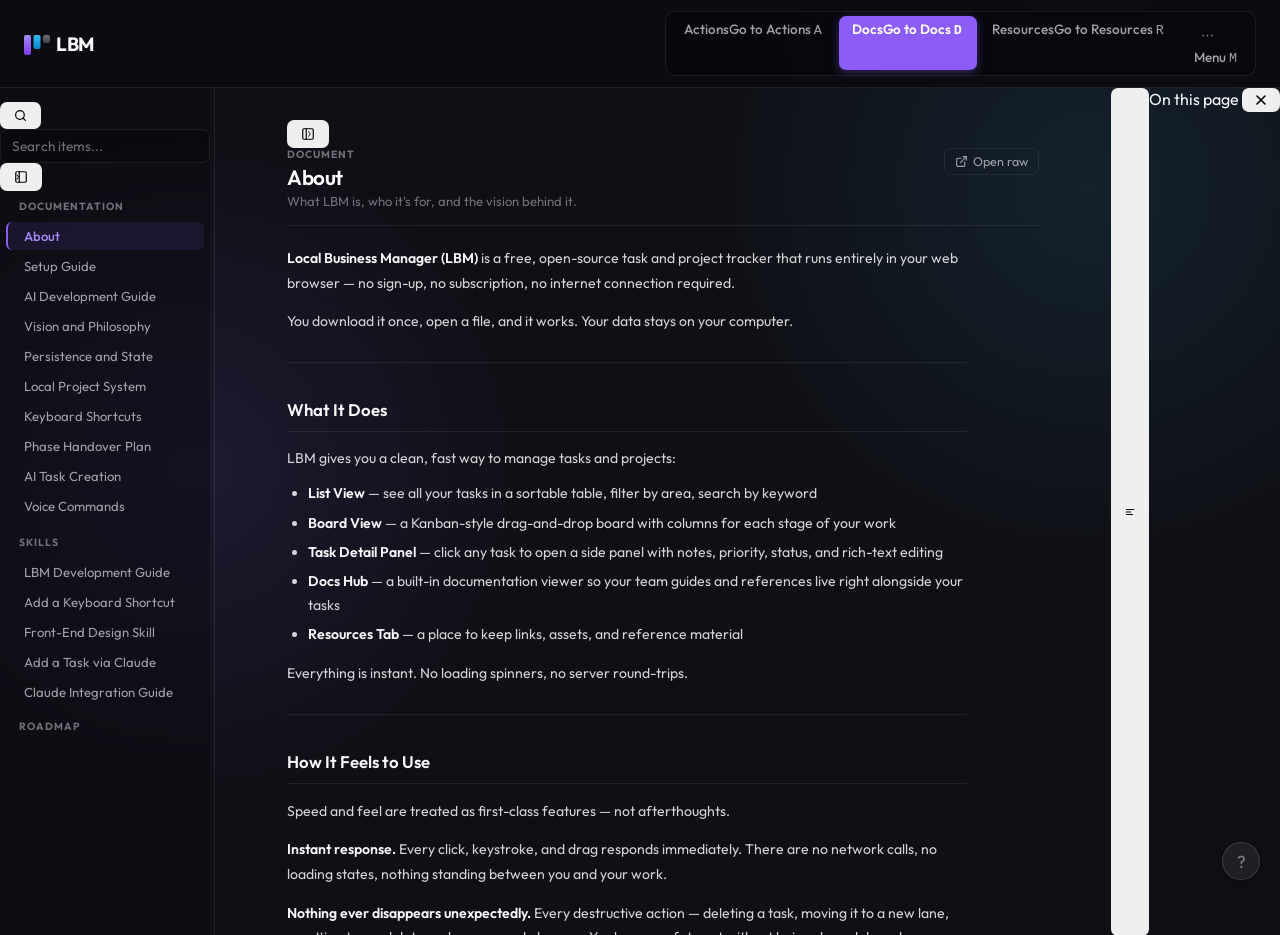
==== commit bb4519c9: "feat: granular reset dialog, menu keyboard nav wrap, and shortcut group cleanup - Reset dialog now h" ====
--- a/docs.html
+++ b/docs.html
@@ -41,18 +41,19 @@
         <span class="brand-name" id="brandName" title="Click to rename">LBM</span>
       </div>
       <nav class="tabs" aria-label="Navigation">
-        <a class="tab" href="index.html">Actions</a>
-        <a class="tab active" href="docs.html">Docs</a>
-        <a class="tab" href="resources.html">Resources</a>
-      </nav>
-      <div class="header-right">
-        <div class="app-menu-wrap" id="appMenuWrap">
+        <a class="tab" href="index.html">Actions<span class="shortcut-tooltip">Go to Actions <kbd>A</kbd></span></a>
+        <a class="tab active" href="docs.html">Docs<span class="shortcut-tooltip">Go to Docs <kbd>D</kbd></span></a>
+        <a class="tab" href="resources.html">Resources<span class="shortcut-tooltip">Go to Resources <kbd>R</kbd></span></a>
+
+        <!-- ── Menu tab ──────────────────────────────────────────────────────── -->
+        <div class="app-menu-wrap tab tab-menu" id="appMenuWrap">
           <button class="app-menu-btn" id="appMenuBtn" type="button"
             title="More options" aria-label="More options" aria-expanded="false" aria-haspopup="menu">
             <svg width="15" height="15" viewBox="0 0 24 24" fill="currentColor" aria-hidden="true">
               <circle cx="5" cy="12" r="1.5"/><circle cx="12" cy="12" r="1.5"/><circle cx="19" cy="12" r="1.5"/>
             </svg>
           </button>
+          <span class="shortcut-tooltip">Menu <kbd>M</kbd></span>
           <div class="app-menu-dropdown" id="appMenuDropdown" hidden role="menu">
             <button class="app-menu-item app-menu-item--danger" id="menuResetApp" role="menuitem">
               <svg width="13" height="13" viewBox="0 0 24 24" fill="none" stroke="currentColor"
@@ -62,7 +63,7 @@
                 <path d="M10 11v6"/><path d="M14 11v6"/>
                 <path d="M9 6V4a1 1 0 0 1 1-1h4a1 1 0 0 1 1 1v2"/>
               </svg>
-              Reset app
+              Reset this copy
             </button>
             <div class="app-menu-sep" role="separator"></div>
             <button class="app-menu-item app-menu-advanced-header" id="menuAdvancedToggle"
@@ -83,9 +84,16 @@
                 </span>
               </label>
             </div>
+            <div class="app-menu-sep" role="separator"></div>
+            <div class="app-menu-attribution">
+              <div class="app-menu-attr-row">Built by <a href="https://linkedin.com/in/bappygolder" target="_blank" rel="noopener" class="app-menu-attr-link">Bappy Golder</a> &amp; <a href="https://olab.com.au/" target="_blank" rel="noopener" class="app-menu-attr-link">oLab</a></div>
+              <div class="app-menu-attr-row">
+                <a href="https://github.com/bappygolder/LBM_Free_Local_Notion_Alternative" target="_blank" rel="noopener" class="app-menu-attr-github"><svg width="10" height="10" viewBox="0 0 24 24" fill="currentColor" aria-hidden="true"><path d="M12 2C6.477 2 2 6.477 2 12c0 4.418 2.865 8.166 6.839 9.489.5.092.682-.217.682-.482 0-.237-.009-.868-.013-1.703-2.782.604-3.369-1.341-3.369-1.341-.454-1.154-1.11-1.462-1.11-1.462-.908-.62.069-.608.069-.608 1.003.07 1.531 1.03 1.531 1.03.892 1.529 2.341 1.087 2.91.832.092-.647.35-1.088.636-1.338-2.22-.253-4.555-1.11-4.555-4.943 0-1.091.39-1.984 1.029-2.683-.103-.253-.446-1.27.098-2.647 0 0 .84-.269 2.75 1.025A9.578 9.578 0 0 1 12 6.836a9.59 9.59 0 0 1 2.504.337c1.909-1.294 2.747-1.025 2.747-1.025.546 1.377.203 2.394.1 2.647.64.699 1.028 1.592 1.028 2.683 0 3.842-2.339 4.687-4.566 4.935.359.309.678.919.678 1.852 0 1.336-.012 2.415-.012 2.744 0 .267.18.578.688.48C19.138 20.163 22 16.418 22 12c0-5.523-4.477-10-10-10z"/></svg>View on GitHub</a>
+              </div>
+            </div>
           </div>
         </div>
-      </div>
+      </nav>
     </div>
   </header>
 
@@ -107,6 +115,28 @@
     <div class="docs-drawer-backdrop" id="docsDrawerBackdrop"></div>
 
     <aside class="docs-sidebar" id="docsSidebar">
+      <div class="sidebar-toolbar">
+        <div class="sidebar-search-area" id="sidebarSearchArea">
+          <button class="sidebar-tool-btn" id="sidebarSearchToggle" type="button" aria-label="Search" title="Search (S)">
+            <svg width="13" height="13" viewBox="0 0 24 24" fill="none" stroke="currentColor" stroke-width="2.2" stroke-linecap="round" stroke-linejoin="round" aria-hidden="true">
+              <circle cx="11" cy="11" r="8"/><line x1="21" y1="21" x2="16.65" y2="16.65"/>
+            </svg>
+          </button>
+          <input class="sidebar-search-input" id="sidebarSearch" type="text" placeholder="Search items..." autocomplete="off" spellcheck="false" aria-label="Search items">
+          <button class="sidebar-search-clear" id="sidebarSearchClear" type="button" aria-label="Clear search" hidden>
+            <svg width="9" height="9" viewBox="0 0 9 9" fill="none" aria-hidden="true">
+              <line x1="1" y1="1" x2="8" y2="8" stroke="currentColor" stroke-width="1.6" stroke-linecap="round"/>
+              <line x1="8" y1="1" x2="1" y2="8" stroke="currentColor" stroke-width="1.6" stroke-linecap="round"/>
+            </svg>
+          </button>
+        </div>
+        <button class="sidebar-tool-btn sidebar-hide-btn" id="sidebarHideBtn" type="button" aria-label="Hide sidebar" title="Hide sidebar">
+          <svg width="14" height="14" viewBox="0 0 24 24" fill="none" stroke="currentColor" stroke-width="2" stroke-linecap="round" stroke-linejoin="round" aria-hidden="true">
+            <rect x="3" y="3" width="18" height="18" rx="2"/><line x1="9" y1="3" x2="9" y2="21"/>
+            <path d="M5 8l3 4-3 4" stroke-width="1.6"/>
+          </svg>
+        </button>
+      </div>
       <div class="sidebar-section">
         <div class="sidebar-section-label" data-target="docsNav" aria-expanded="true">
           <button class="sidebar-collapse-btn" type="button" aria-label="Toggle Documentation section">
@@ -141,14 +171,31 @@
         </div>
         <div class="sidebar-items" id="skillsNav"></div>
       </div>
+      <div class="sidebar-section">
+        <div class="sidebar-section-label" data-target="roadmapsNav" aria-expanded="true">
+          <button class="sidebar-collapse-btn" type="button" aria-label="Toggle Roadmap section">
+            <svg class="section-chevron" width="10" height="10" viewBox="0 0 10 10" fill="none" aria-hidden="true">
+              <path d="M2 3.5L5 6.5L8 3.5" stroke="currentColor" stroke-width="1.5" stroke-linecap="round" stroke-linejoin="round"/>
+            </svg>
+            <span>Roadmap</span>
+          </button>
+        </div>
+        <div class="sidebar-items" id="roadmapsNav"></div>
+      </div>
     </aside>
 
     <div class="docs-resize-handle" id="docsResizeHandle" title="Drag to resize"></div>
 
     <main class="docs-viewer">
+      <button class="sidebar-reveal-btn" id="sidebarRevealBtn" type="button" aria-label="Show sidebar" title="Show sidebar">
+        <svg width="14" height="14" viewBox="0 0 24 24" fill="none" stroke="currentColor" stroke-width="2" stroke-linecap="round" stroke-linejoin="round" aria-hidden="true">
+          <rect x="3" y="3" width="18" height="18" rx="2"/><line x1="9" y1="3" x2="9" y2="21"/>
+          <path d="M13 8l3 4-3 4" stroke-width="1.6"/>
+        </svg>
+      </button>
       <div class="viewer-header">
         <div>
-          <p class="viewer-eyebrow" id="viewerType">Document</p>
+          <p class="viewer-eyebrow" id="viewerType"></p>
           <h2 class="viewer-title" id="viewerTitle">Loading…</h2>
           <p class="viewer-summary" id="viewerSummary"></p>
         </div>
@@ -190,7 +237,31 @@
         Custom doc — download the .md file and add an entry to <code>data/project-data.js</code> to make it permanent.
       </div>
       <div class="markdown-view" id="docPreview"></div>
+      <nav class="doc-pagination" id="docPagination" style="display:none;" aria-label="Article navigation"></nav>
     </main>
+
+    <!-- Fixed reveal button (shown when ToC is hidden and doc has sections) -->
+    <button class="toc-reveal-btn" id="tocRevealBtn" type="button" aria-label="Show page sections" title="Show page sections">
+      <svg width="10" height="10" viewBox="0 0 24 24" fill="none" stroke="currentColor" stroke-width="2.5" stroke-linecap="round" stroke-linejoin="round" aria-hidden="true">
+        <line x1="3" y1="6" x2="21" y2="6"/><line x1="3" y1="12" x2="14" y2="12"/><line x1="3" y1="18" x2="18" y2="18"/>
+      </svg>
+    </button>
+
+    <!-- On-this-page table of contents -->
+    <aside class="doc-toc" id="docToc" aria-label="Page sections">
+      <div class="doc-toc-inner">
+        <div class="doc-toc-header">
+          <span class="doc-toc-label">On this page</span>
+          <button class="doc-toc-hide-btn" id="tocHideBtn" type="button" title="Hide" aria-label="Hide page sections">
+            <svg width="10" height="10" viewBox="0 0 10 10" fill="none" aria-hidden="true">
+              <line x1="1" y1="1" x2="9" y2="9" stroke="currentColor" stroke-width="1.6" stroke-linecap="round"/>
+              <line x1="9" y1="1" x2="1" y2="9" stroke="currentColor" stroke-width="1.6" stroke-linecap="round"/>
+            </svg>
+          </button>
+        </div>
+        <nav id="tocNav" aria-label="Page sections"></nav>
+      </div>
+    </aside>
 
   </div>
 
@@ -234,6 +305,92 @@
     </div>
   </div>
 
+  <!-- ── Keyboard shortcuts panel ─────────────────────────────────────────────── -->
+  <button class="shortcuts-fab" id="shortcutsFab" type="button"
+    aria-label="Keyboard shortcuts" data-tooltip="Keyboard shortcuts  ?">
+    <span class="shortcuts-fab-glyph" aria-hidden="true">?</span>
+  </button>
+
+  <div class="shortcuts-panel" id="shortcutsPanel" hidden aria-modal="true" role="dialog" aria-label="Keyboard shortcuts">
+    <div class="shortcuts-panel-header">
+      <h2 class="shortcuts-panel-title">Keyboard Shortcuts</h2>
+      <button class="icon-button shortcuts-panel-close" id="shortcutsPanelClose" type="button" aria-label="Close">
+        <svg width="15" height="15" viewBox="0 0 24 24" fill="none" stroke="currentColor"
+          stroke-width="2" stroke-linecap="round" stroke-linejoin="round">
+          <line x1="18" y1="6" x2="6" y2="18"/><line x1="6" y1="6" x2="18" y2="18"/>
+        </svg>
+      </button>
+    </div>
+    <div class="shortcuts-panel-body">
+
+      <div class="shortcuts-group">
+        <div class="shortcuts-group-title shortcuts-group-title--blue">Tab Navigation</div>
+        <div class="shortcuts-row"><kbd>A</kbd><span>Go to Actions</span></div>
+        <div class="shortcuts-row"><kbd>D</kbd><span>Go to Docs</span></div>
+        <div class="shortcuts-row"><kbd>R</kbd><span>Go to Resources</span></div>
+        <div class="shortcuts-row"><kbd>M</kbd><span>Open / close menu</span></div>
+        <div class="shortcuts-row"><kbd>L</kbd><span>Switch to List view</span></div>
+        <div class="shortcuts-row"><kbd>B</kbd><span>Switch to Board view</span></div>
+      </div>
+
+      <div class="shortcuts-group">
+        <div class="shortcuts-group-title shortcuts-group-title--purple">Quick Access</div>
+        <div class="shortcuts-row"><kbd>N</kbd><span>New item</span></div>
+        <div class="shortcuts-row"><kbd>Ctrl</kbd><kbd>N</kbd><span>New item (works in fields)</span></div>
+        <div class="shortcuts-row"><kbd>/</kbd><span>Search</span></div>
+        <div class="shortcuts-row"><kbd>?</kbd><span>Toggle shortcuts panel</span></div>
+        <div class="shortcuts-row"><kbd>Esc</kbd><span>Dismiss / close anything</span></div>
+        <div class="shortcuts-row"><kbd>Cmd</kbd><kbd>Z</kbd><span>Undo (delete · lane change · title edit)</span></div>
+      </div>
+
+      <div class="shortcuts-group" hidden>
+        <div class="shortcuts-group-title shortcuts-group-title--blue">List — Navigate &amp; Select</div>
+        <div class="shortcuts-row"><kbd>↓</kbd><span>Focus next task</span></div>
+        <div class="shortcuts-row"><kbd>↑</kbd><span>Focus previous task</span></div>
+        <div class="shortcuts-row"><kbd>Enter</kbd><span>Open focused task</span></div>
+        <div class="shortcuts-row"><kbd>Shift</kbd><kbd>↓</kbd><span>Scroll down</span></div>
+        <div class="shortcuts-row"><kbd>Shift</kbd><kbd>↑</kbd><span>Scroll up</span></div>
+        <div class="shortcuts-row"><kbd>Esc</kbd><span>Clear selection</span></div>
+      </div>
+
+      <div class="shortcuts-group" hidden>
+        <div class="shortcuts-group-title shortcuts-group-title--amber">List — Task Actions</div>
+        <div class="shortcuts-row"><kbd>Shift</kbd><kbd>D</kbd><span>Delete focused task (Cmd+Z to undo)</span></div>
+        <div class="shortcuts-row"><kbd>←</kbd><span>Restore deleted position</span></div>
+        <div class="shortcuts-row"><kbd>→</kbd><span>Restore deleted position</span></div>
+      </div>
+
+      <div class="shortcuts-group" hidden>
+        <div class="shortcuts-group-title shortcuts-group-title--purple">Multi-Select (List &amp; Board)</div>
+        <div class="shortcuts-row"><kbd>Drag</kbd><span>Rubber-band select tasks</span></div>
+        <div class="shortcuts-row"><kbd>Click</kbd><span>Toggle item in selection</span></div>
+        <div class="shortcuts-row"><kbd>Del</kbd><kbd>⌫</kbd><kbd>Shift</kbd><kbd>D</kbd><span>Delete all selected</span></div>
+        <div class="shortcuts-row"><kbd>Drag</kbd><span>Drag any selected item — all move together</span></div>
+        <div class="shortcuts-row"><kbd>Esc</kbd><span>Clear selection</span></div>
+      </div>
+
+      <div class="shortcuts-group" hidden>
+        <div class="shortcuts-group-title shortcuts-group-title--green">Detail Panel</div>
+        <div class="shortcuts-row"><kbd>Shift</kbd><kbd>D</kbd><span>Delete this task (Cmd+Z to undo)</span></div>
+        <div class="shortcuts-row"><kbd>Esc</kbd><span>Close panel</span></div>
+      </div>
+
+      <div class="shortcuts-group" hidden>
+        <div class="shortcuts-group-title shortcuts-group-title--pink">Notes Editor</div>
+        <div class="shortcuts-row"><kbd>Cmd</kbd><kbd>B</kbd><span>Bold</span></div>
+        <div class="shortcuts-row"><kbd>Cmd</kbd><kbd>I</kbd><span>Italic</span></div>
+        <div class="shortcuts-row"><kbd>Cmd</kbd><kbd>Shift</kbd><kbd>8</kbd><span>Bullet list</span></div>
+      </div>
+
+      <div class="shortcuts-group" hidden>
+        <div class="shortcuts-group-title shortcuts-group-title--yellow">Board View</div>
+        <div class="shortcuts-row"><kbd>Enter</kbd><span>Save new task</span></div>
+        <div class="shortcuts-row"><kbd>Esc</kbd><span>Cancel inline form</span></div>
+      </div>
+
+    </div>
+  </div>
+
   <!-- ── Reset app confirmation modal ────────────────────────────────────────── -->
   <div class="reset-app-overlay" id="resetAppOverlay" hidden role="dialog"
     aria-modal="true" aria-labelledby="resetAppTitle">
@@ -246,12 +403,36 @@
         </svg>
       </div>
       <div class="reset-app-header">
-        <h2 class="reset-app-title" id="resetAppTitle">Reset app?</h2>
-        <p class="reset-app-sub">This will permanently delete all tasks, settings, and data. You'll start fresh with the default seed tasks. <strong>This cannot be undone.</strong></p>
-      </div>
+        <h2 class="reset-app-title" id="resetAppTitle">Reset this copy?</h2>
+        <p class="reset-app-sub">Choose what to reset. Other installations are not affected.</p>
+      </div>
+      <div class="reset-dialog-toggles">
+        <label class="app-menu-toggle-row reset-toggle-row">
+          <span class="app-menu-toggle-label">Clear all entries</span>
+          <span class="app-toggle-switch" id="resetToggleTasks" role="switch"
+            aria-checked="true" tabindex="0" aria-label="Clear all entries">
+            <span class="app-toggle-thumb"></span>
+          </span>
+        </label>
+        <label class="app-menu-toggle-row reset-toggle-row">
+          <span class="app-menu-toggle-label">Reset workspace name</span>
+          <span class="app-toggle-switch" id="resetToggleName" role="switch"
+            aria-checked="false" tabindex="0" aria-label="Reset workspace name">
+            <span class="app-toggle-thumb"></span>
+          </span>
+        </label>
+        <label class="app-menu-toggle-row reset-toggle-row">
+          <span class="app-menu-toggle-label">Reset settings</span>
+          <span class="app-toggle-switch" id="resetToggleSettings" role="switch"
+            aria-checked="false" tabindex="0" aria-label="Reset settings">
+            <span class="app-toggle-thumb"></span>
+          </span>
+        </label>
+      </div>
+      <p class="reset-scope-note">This only affects this copy. Other installations are untouched.</p>
       <div class="reset-app-actions">
         <button class="ghost" id="resetAppCancelBtn" type="button">Cancel</button>
-        <button class="danger" id="resetAppConfirmBtn" type="button">Reset Everything</button>
+        <button class="danger" id="resetAppConfirmBtn" type="button">Reset</button>
       </div>
     </div>
   </div>
